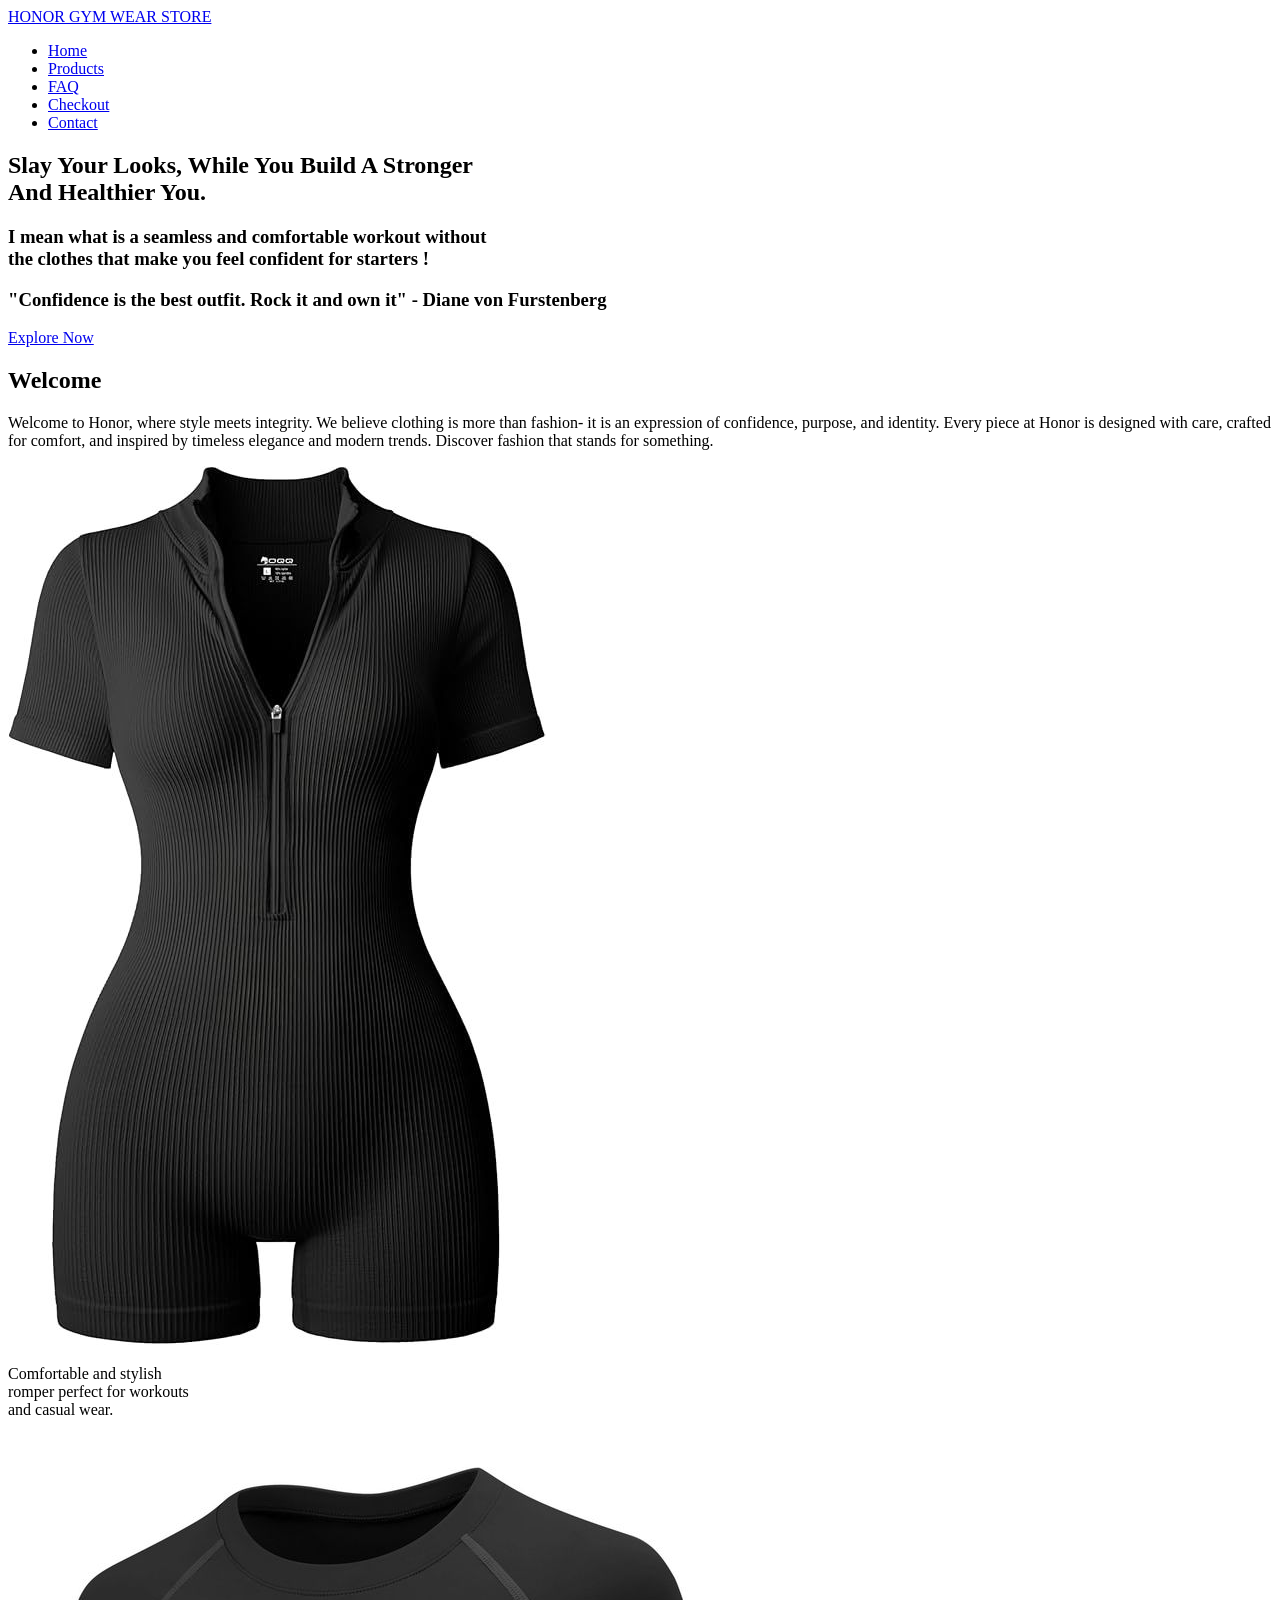
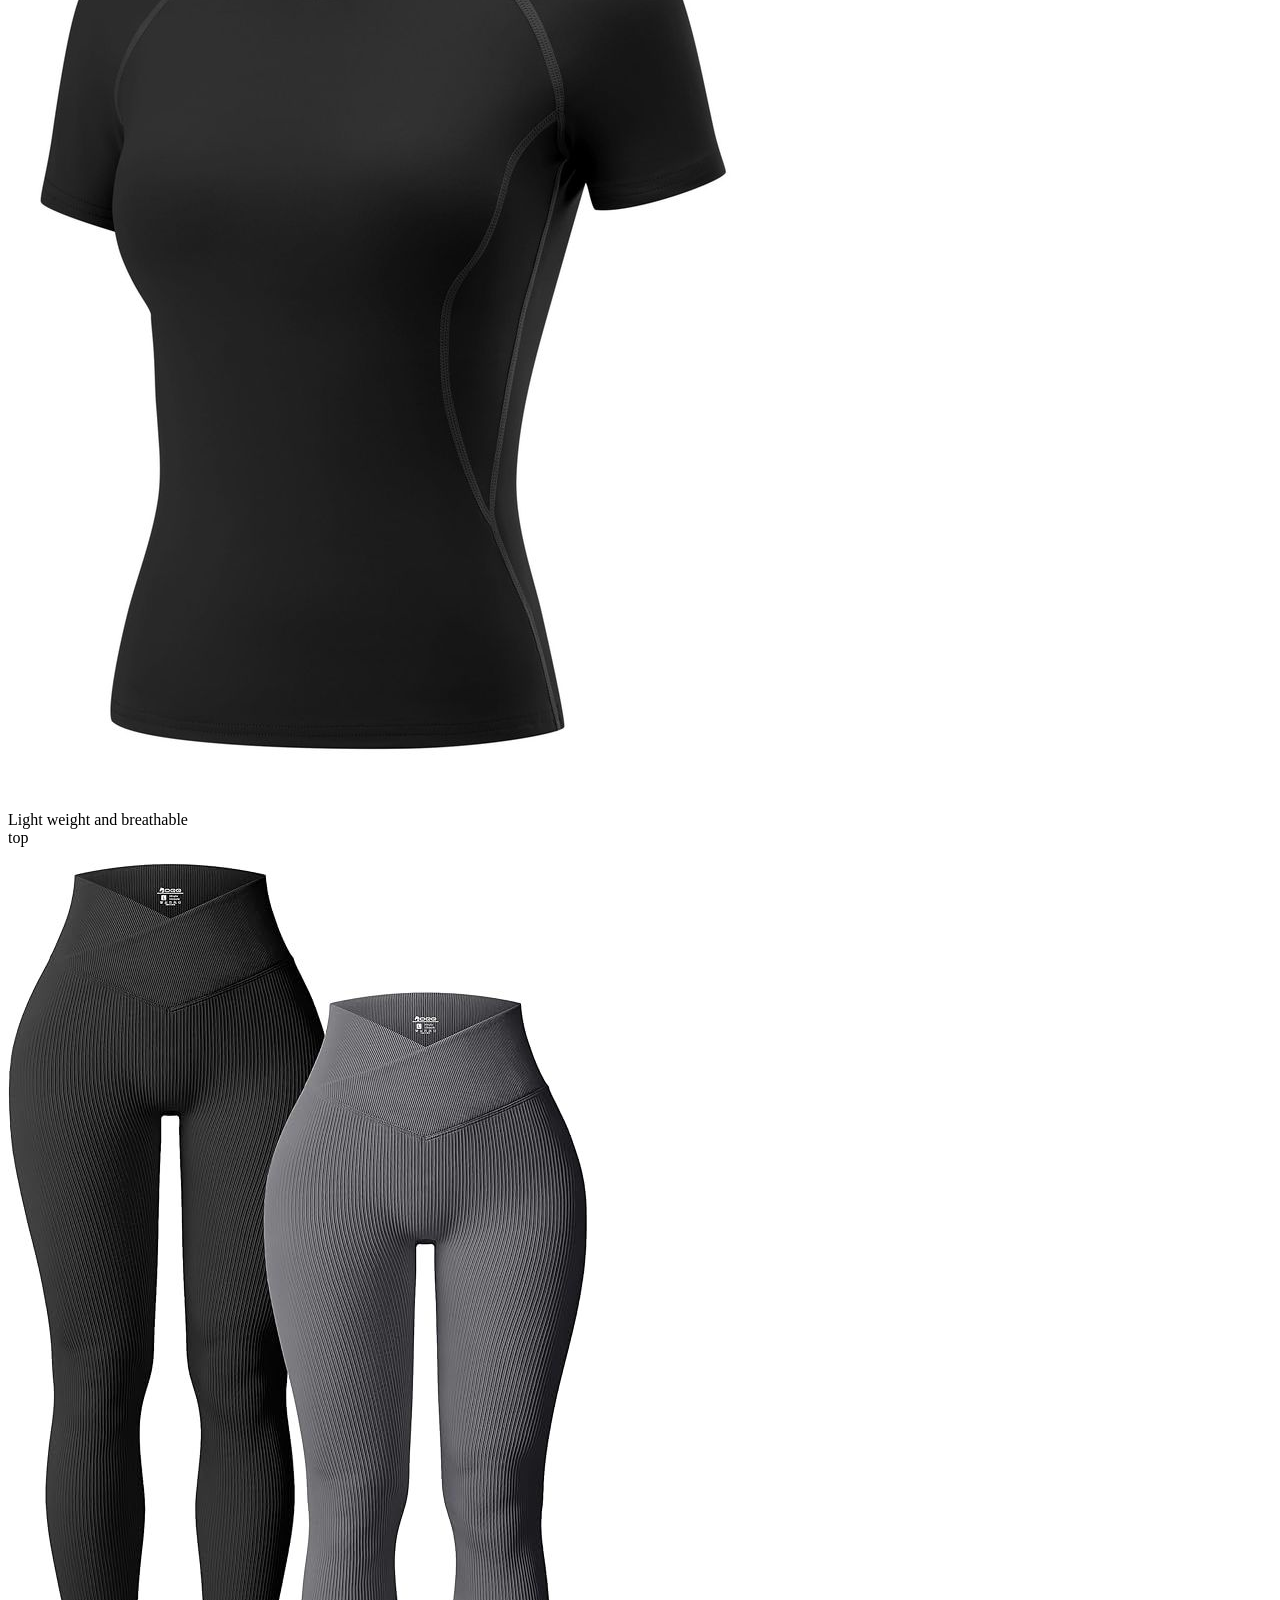
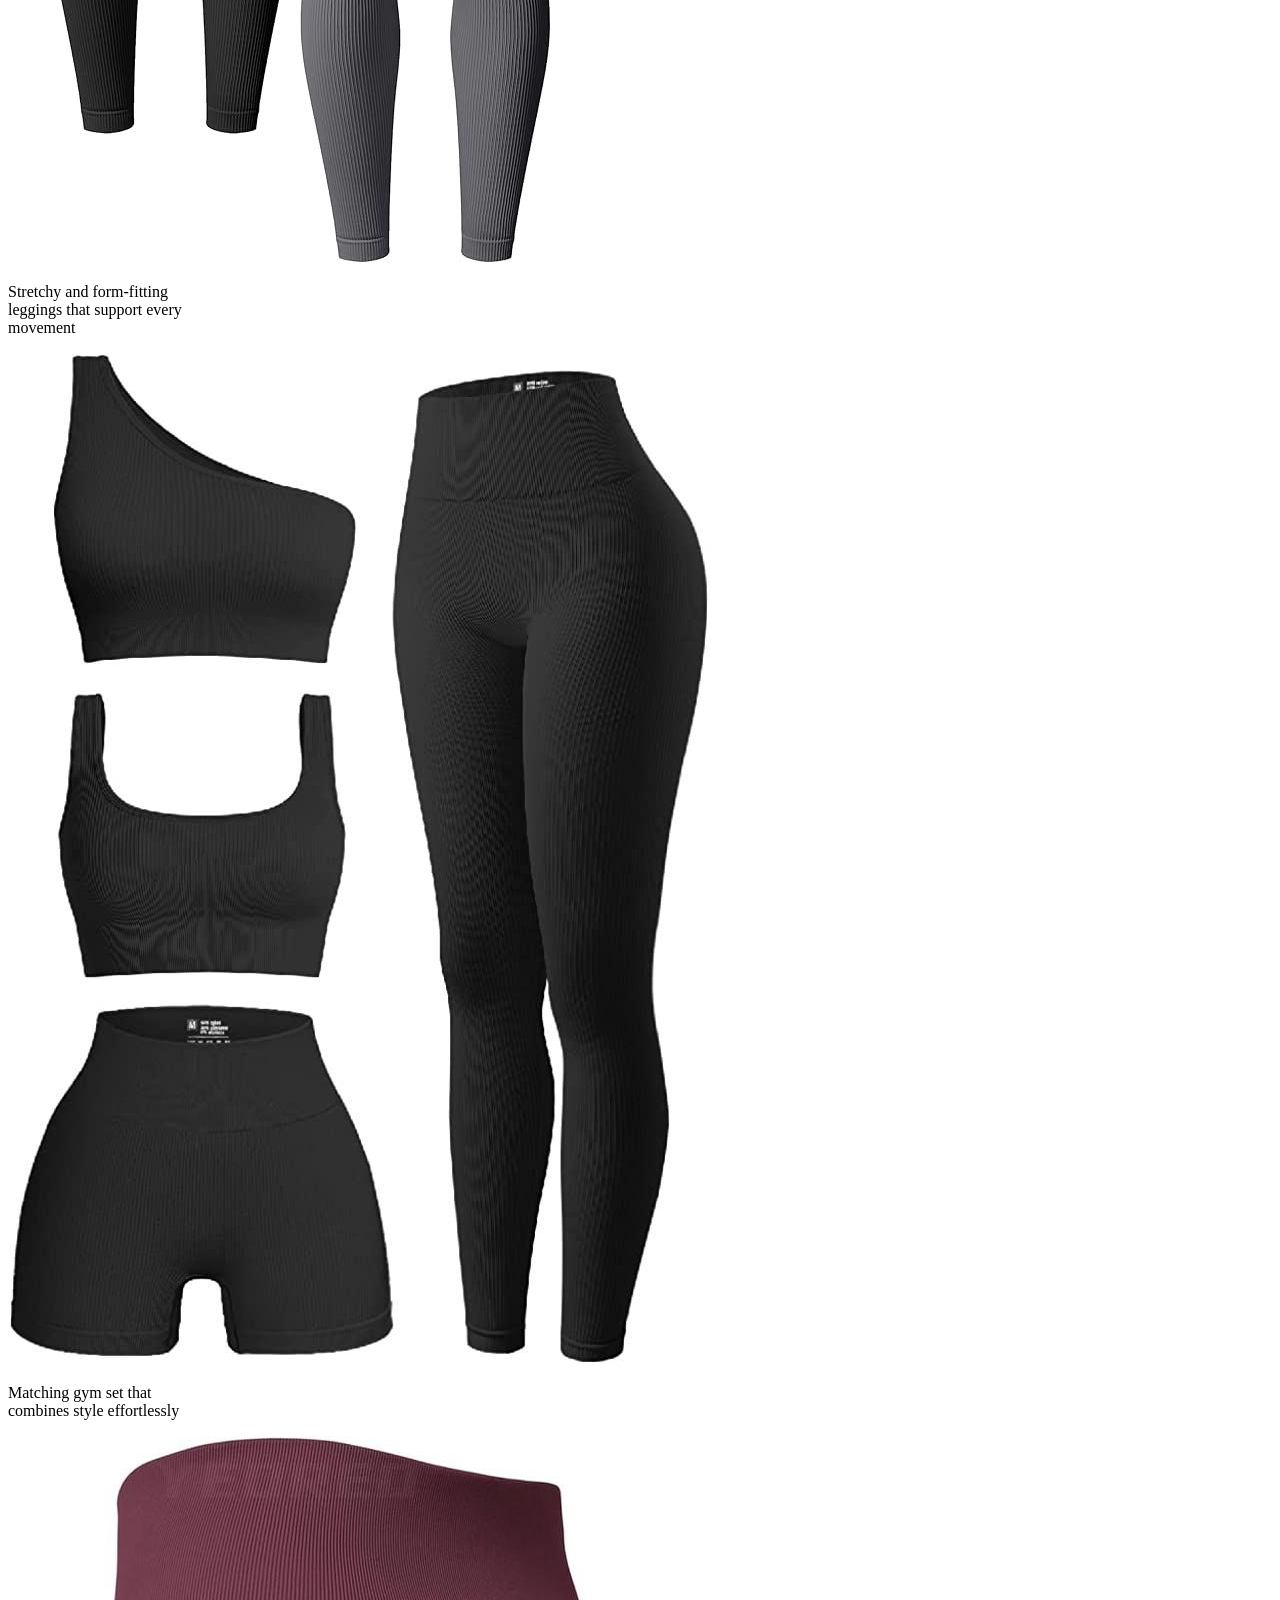
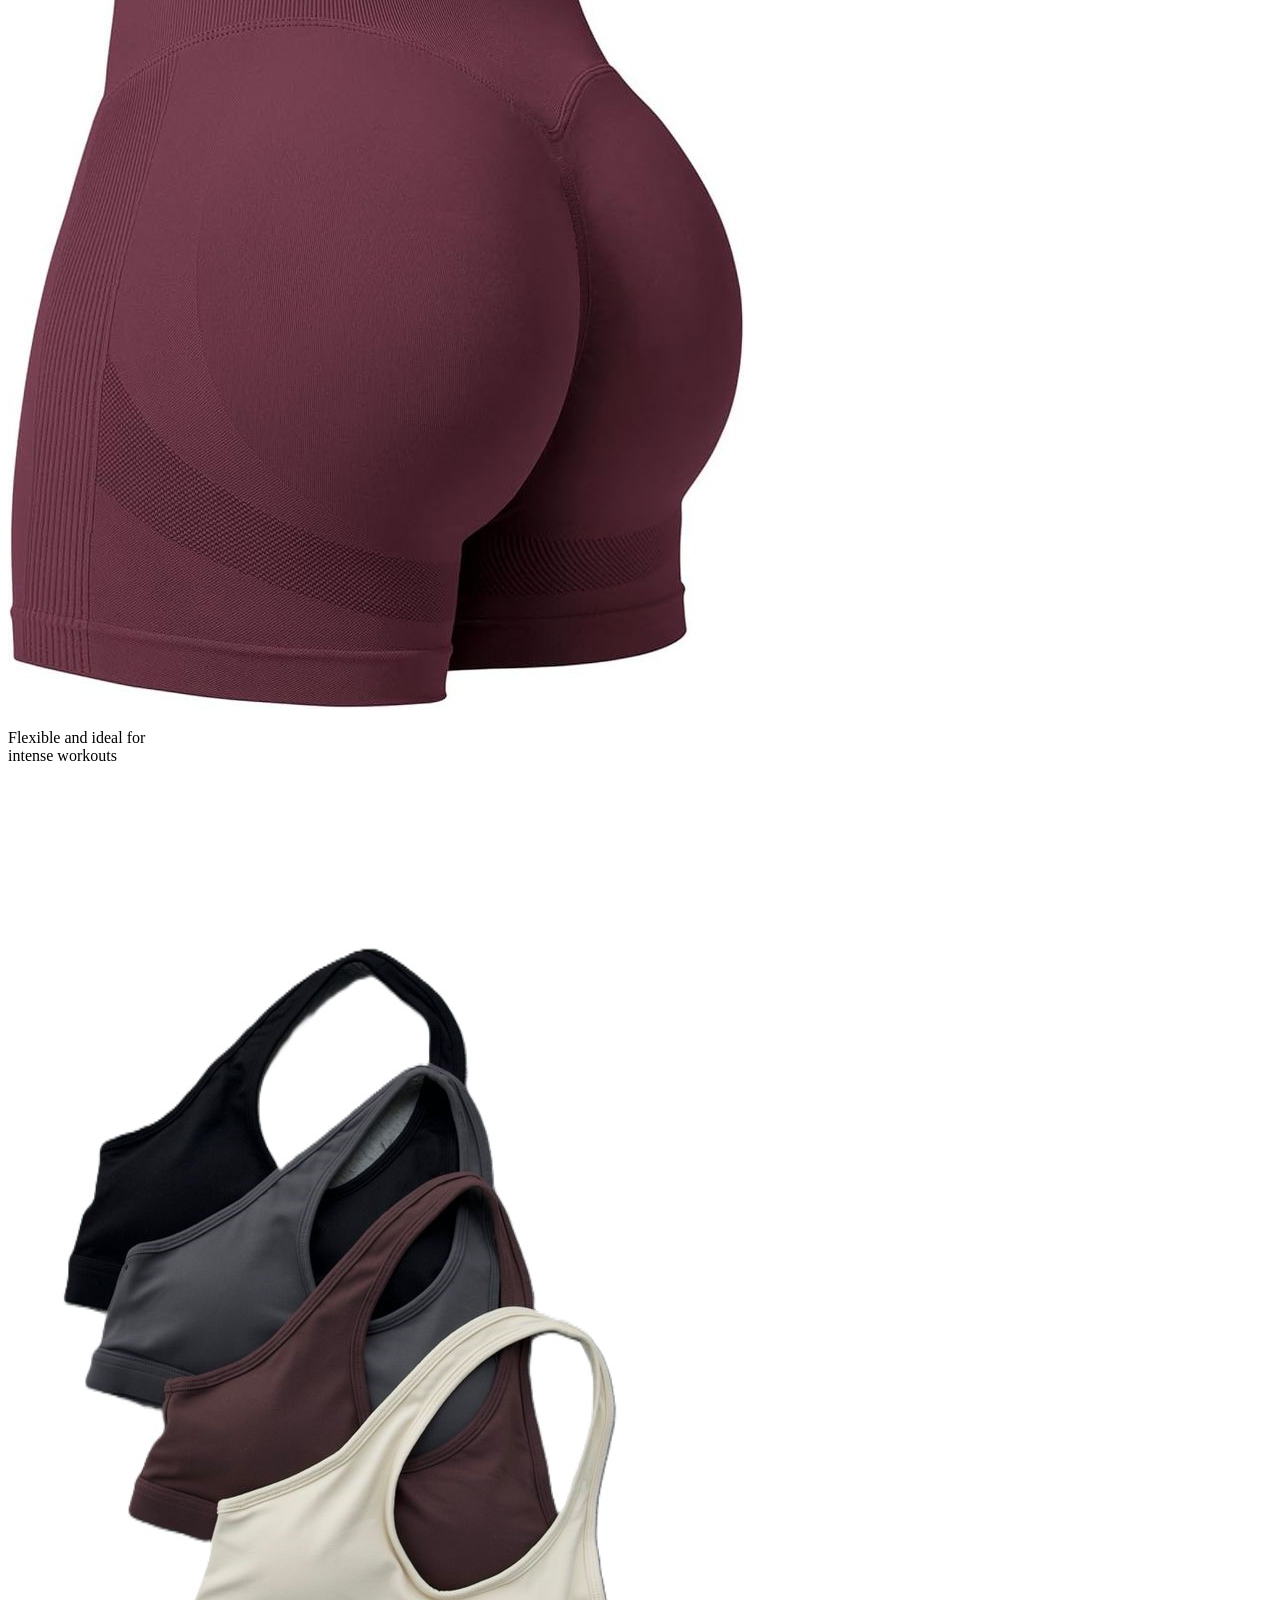
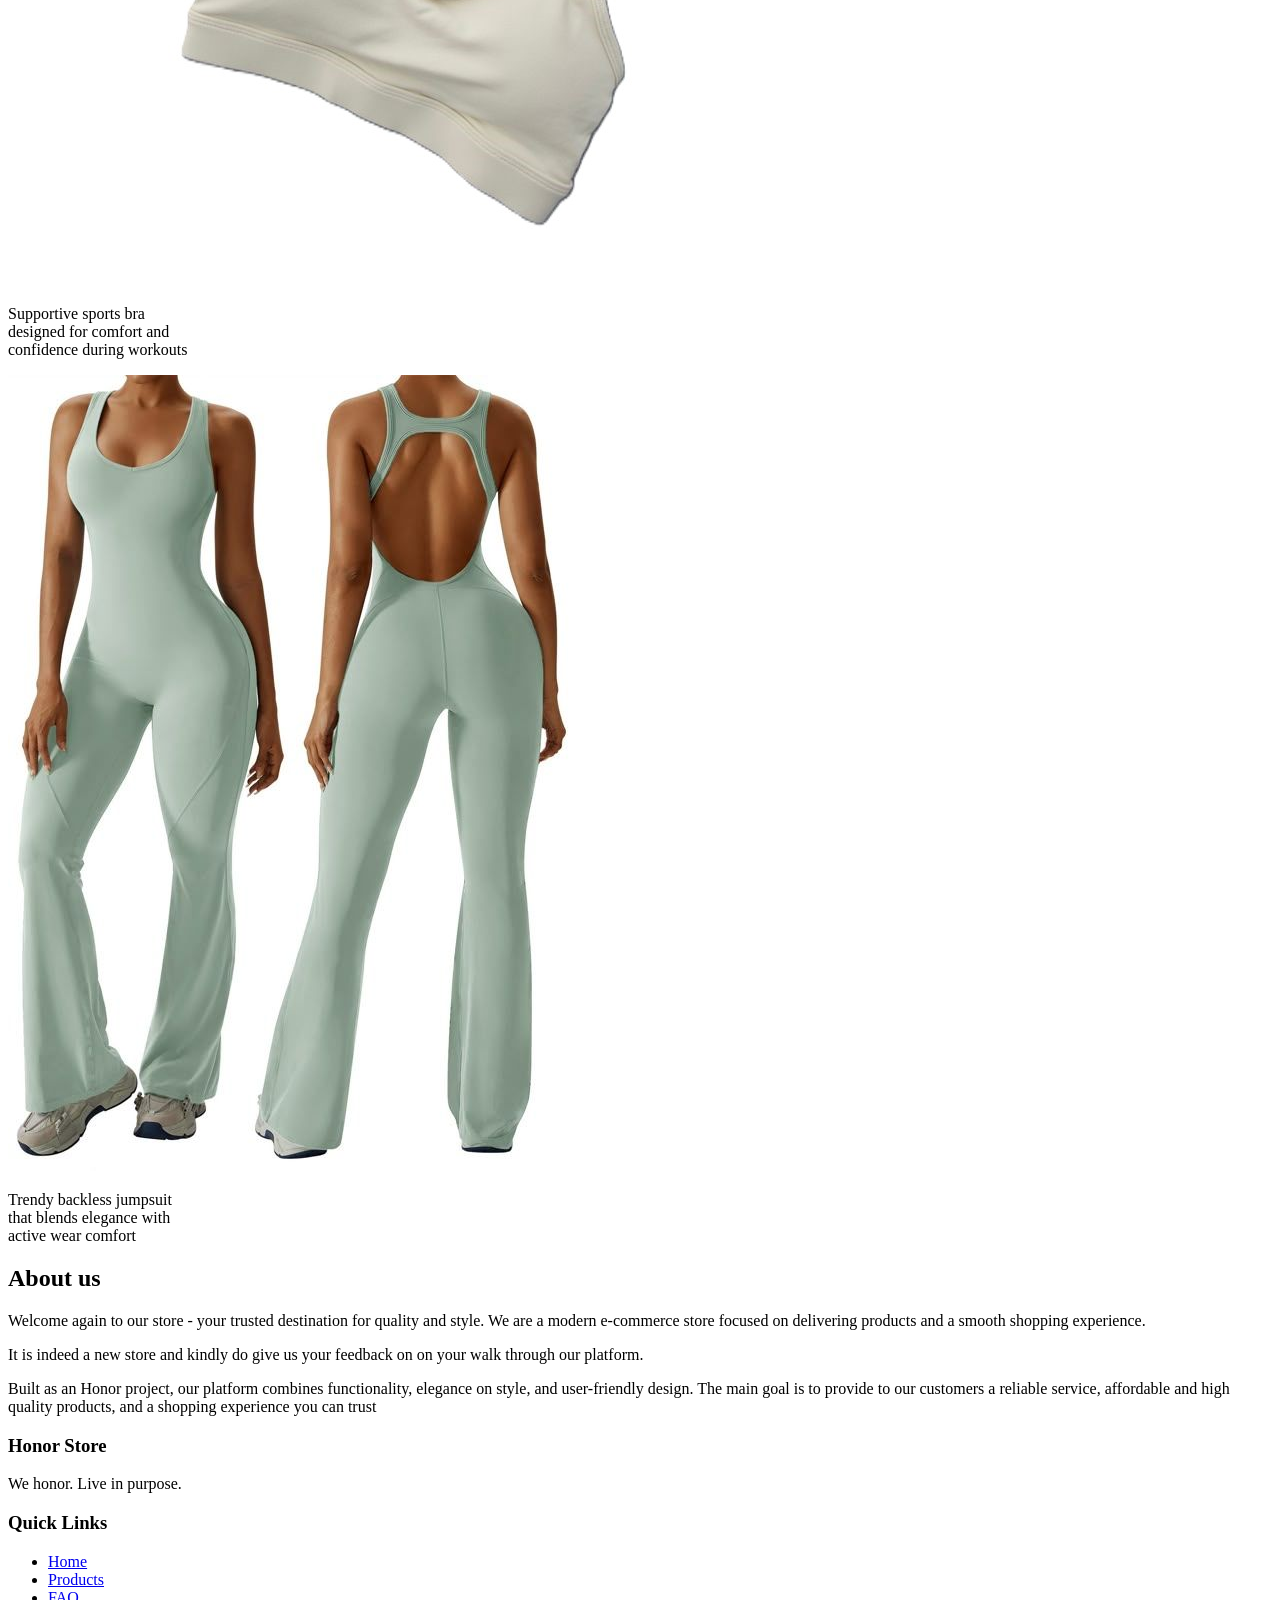
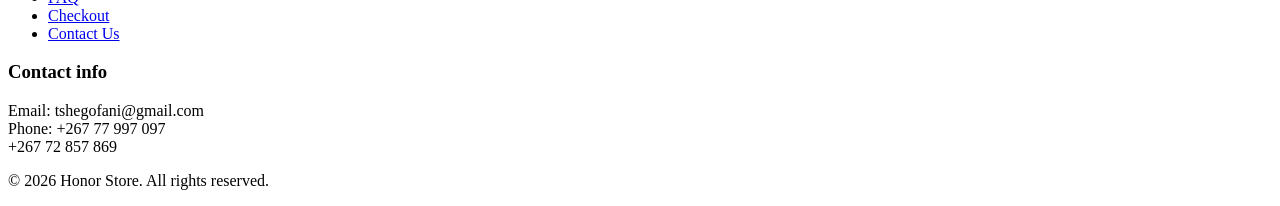
==== index.html @ 6f94d147 "Add files via upload" ====
<!DOCTYPE html>
<html lang="en">
<head>
    <meta charset="UTF-8">
    <meta name="viewport" content="width=device-width, initial-scale=1.0">
    <title>Honor Store</title>
    <link rel="stylesheet" href="css/style1.css">

</head>
<body>
    <header>
        <nav class="navbar">
            <a href="#" class="logo">HONOR GYM WEAR STORE</a>
            <div class="nav-links">
            <ul>
                <li class="active"><a href="index.html"> Home</a></li>
                <li><a href="products.html"> Products</a></li>
                <li><a href="FAQ.html"> FAQ</a></li>
                <li><a href="checkout.html"> Checkout</a></li>
                <li><a href="contact.html"> Contact</a></li>
            </ul>
            </div>
        </nav>  
    </header>

    <section class="gesture">
         <div class="gesture1">
            <h2>Slay Your Looks, While You Build A Stronger <br> And Healthier You.</h2>
            <h3>I mean what is a seamless and comfortable workout without <br> the clothes that make you feel confident for starters !</h3>
            <h3>"Confidence is the best outfit. Rock it and own it" - Diane von Furstenberg</h3>
        </div>
        
        <div class="wrapper">
            <a href="products.html" class="btn">Explore Now</a>
        </div>
    </section>
 
    <section class="Welcome">
            <h2>Welcome</h2>
            <p>Welcome to Honor, where style meets integrity. We believe clothing is more than fashion-
               it is an expression of confidence, purpose, and identity. Every piece at Honor is designed 
               with care, crafted for comfort, and inspired by timeless elegance and modern trends.
               Discover fashion that stands for something.</p>
    </section>

    
    <section class="products-section">
     <div class="products-grid">
        <div class="product-card">
            <a target="_blank" href="images/romper.jpg">
            <img src="images/romper.jpg" alt="Romper" >
            </a>
            <p>Comfortable and stylish <br> romper perfect for workouts <br> and casual wear.</p>
        </div>

        <div class="product-card">
            <a target="_blank" href="images/tops.jpg">
            <img src="images/tops.jpg" alt="Top">
            </a>
            <p>Light weight and breathable <br> top</p>
        </div>

        <div class="product-card">
            <a target="_blank" href="images/leggings.jpg">
            <img src="images/leggings.jpg" alt="Leggings">
            </a>
            <p>Stretchy and form-fitting <br> leggings that support every <br> movement </p>
        </div>
                
        <div class="product-card">
            <a target="_blank" href="images/gymset.jpg">
            <img src="images/gymset.jpg" alt="Gym set">
            </a>
            <p>Matching gym set that <br> combines style effortlessly</p>
        </div>
            
        <div class="product-card">
            <a target="_blank" href="images/shorts.jpg">
            <img src="images/shorts.jpg" alt="Shorts">
            </a>
            <p>Flexible and ideal for <br> intense workouts</p>
        </div>
        
        <div class="product-card">
            <a target="_blank" href="images/bra.jpg">
            <img src="images/bra.jpg" alt="Sports bra">
            </a>
            <p>Supportive sports bra <br> designed for comfort and <br> confidence during workouts</p>
        </div>

        <div class="product-card">
            <a target="_blank" href="images/jumpsuit.jpg">
            <img src="images/jumpsuit.jpg" alt="Backless Jumpsuit">
            </a>
            <p>Trendy backless jumpsuit <br> that blends elegance with <br> active wear comfort</p> 
        </div>
     </div>
    </section>

    <section class="about-us">
        <h2>About us</h2>
        
        <p>Welcome again to our store - your trusted destination for quality
        and style. We are a modern e-commerce store focused on 
        delivering products and a smooth shopping experience.</p> 

        <p>It is indeed a new store and kindly do give us your feedback on 
        on your walk through our platform.</p>

        <p>Built as an Honor project, our platform combines functionality,
        elegance on style, and user-friendly design. The main goal is to 
        provide to our customers a reliable service, affordable and
        high quality products, and a shopping experience you can trust</p>
    </section>

    <footer class="footer">
        <div class="footer-container">
            <div class="footer-section">
               <h3>Honor Store</h3>
               <p> We honor. Live in purpose.</p>
            </div>

            <div class="footer-section">
              <div class="links"> 
               <h3>Quick Links</h3>
                <ul>
                  <li><a href="index.html">Home</a></li>
                  <li><a href="products.html">Products</a></li>
                  <li><a href="FAQ.html">FAQ</a></li>
                  <li><a href="checkout.html">Checkout</a></li>
                  <li><a href="contact.html">Contact Us</a></li>
                </ul>
              </div>  
            </div>
            
            <div class="footer-section">
                <div class="contact">
                    <h3>Contact info</h3>
                    <p>Email: tshegofani@gmail.com<br>
                    Phone: +267 77 997 097<br>
                    +267 72 857 869</p>
                </div>

            </div>

        </div>

        <div class="footer-bottom">
            <p>&copy; 2026 Honor Store. All rights reserved.</p>
        </div>
    </footer>
  <script>
    const menuHamburger = document.querySelector(".menu-hamburger")
        const navLinks = document.querySelector(".nav-links")
 
        menuHamburger.addEventListener('click',()=>{
        navLinks.classList.toggle('active')
        })
  </script> 
</body>

</html>
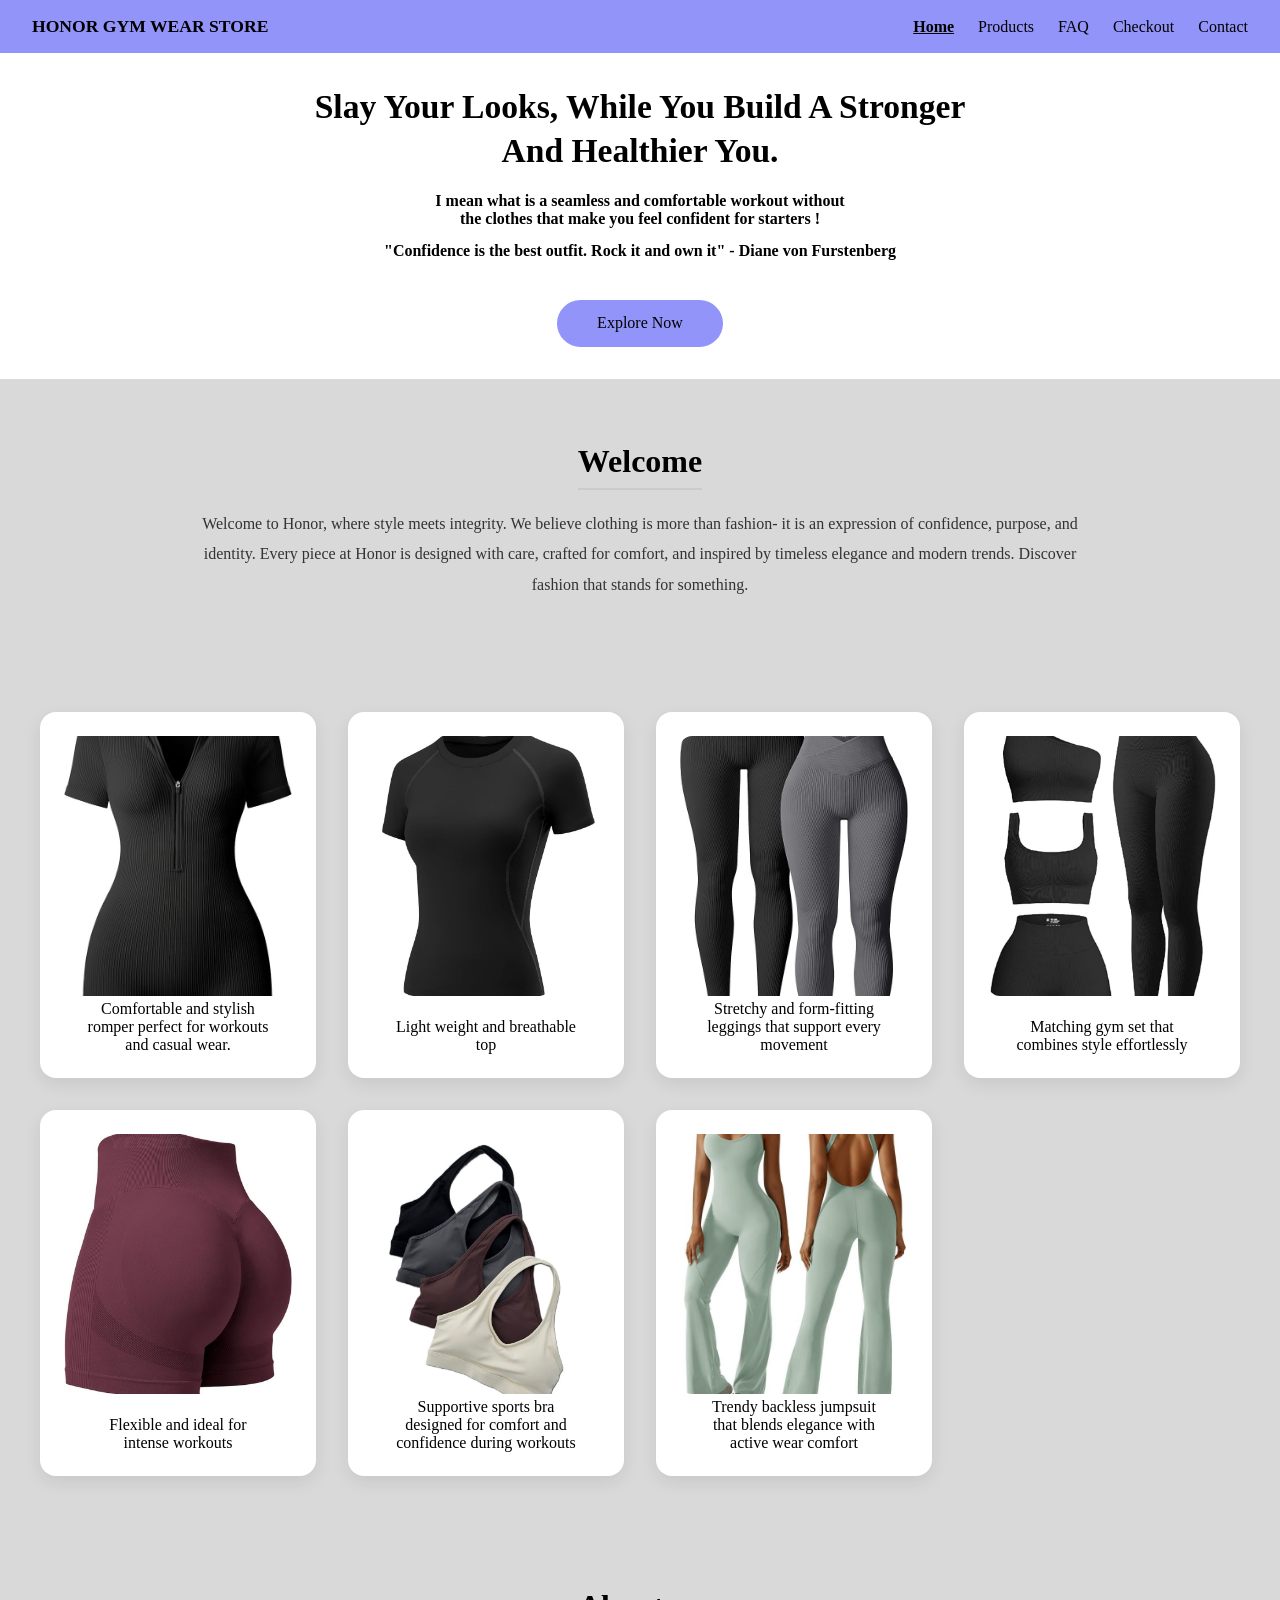
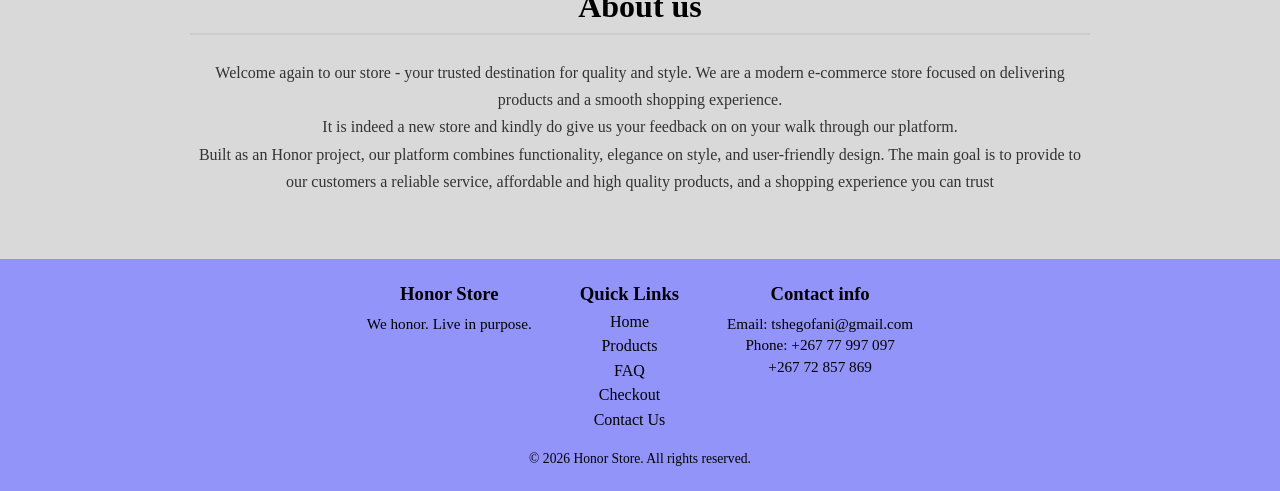
==== commit 18565e41: "index.html" ====
--- a/index.html
+++ b/index.html
@@ -4,7 +4,7 @@
     <meta charset="UTF-8">
     <meta name="viewport" content="width=device-width, initial-scale=1.0">
     <title>Honor Store</title>
-    <link rel="stylesheet" href="css/style1.css">
+    <link rel="stylesheet" href="style1.css">
 
 </head>
 <body>
@@ -159,4 +159,4 @@
   </script> 
 </body>
 
-</html>+</html>
--- a/style1.css
+++ b/style1.css
@@ -0,0 +1,896 @@
+* {
+    margin: 0;
+    padding: 0;
+    box-sizing: border-box;
+    text-decoration: none;
+    list-style: none;
+}
+
+body {
+    margin: 0;
+    padding: 0;
+    font-family: 'Times New Roman', Times, serif;
+}
+
+header { 
+    width: 100%;
+    height: auto; 
+    margin-bottom: 0;
+}
+
+
+.navbar {
+    display: flex;
+    justify-content: space-between;
+    align-items: center;
+    background:#9394fa;
+    padding: 1rem 2rem;
+}
+
+.navbar .logo {
+    text-decoration: none;
+    color: #000;
+    font-weight: bold;
+    font-size: 1.1rem;
+}
+
+.nav-links ul {
+    display: flex;
+    gap: 1.5rem;
+    list-style: none;
+}
+
+.nav-links ul li a {
+    text-decoration: none;
+    color: #000;
+    font-weight: 500;
+    transition: all 0.3s ease;
+}
+
+.nav-links ul li.active a {
+    font-weight: 600;
+    text-decoration: underline;
+}
+
+.nav-links ul li a:hover {
+    color: #555;
+    filter: blur(0.5px);
+}
+
+@media (max-width: 768px) {
+    .navbar {
+        flex-direction: column;
+        gap: 1rem;
+        text-align: center;
+    }
+
+    .nav-links ul {
+        flex-wrap: wrap;
+        justify-content: center;
+        gap: 1rem;
+    }
+}
+
+@media (max-width: 480px) {
+    .nav-links ul {
+        flex-direction: column;
+    }
+}
+
+
+.gesture {
+    margin-bottom: 0;
+    position: relative;
+    padding: 2rem 2rem;
+    text-align: center;
+    background-image: url("Images/backgroundimg1.jpg");
+    background-size: cover;
+    background-position: center;
+    background-repeat: no-repeat;
+    background-attachment: fixed;
+}
+
+.gesture::before {
+    content: "";
+    position: absolute;
+    inset: 0;
+    background: rgba(255, 255, 255, 0.75);
+    z-index: 0;
+}
+
+.gesture1,
+.wrapper {
+    position: relative;
+    z-index: 1;
+}
+
+.gesture1 h2 {
+    color: #000;
+    font-size: 2.1rem;
+    line-height: 1.3;
+    margin-bottom: 1.2rem;
+}
+
+.gesture1 h3 {
+    color: #000;
+    font-size: 1rem;
+    margin-bottom: 0.9rem;
+}
+
+
+.wrapper {
+    margin-top: 2.5rem;
+    display: flex;
+    justify-content: center;
+}
+
+.btn {
+    background: #9394fa;
+    color: #000;
+    border: none;
+    padding: 0.9rem 2.5rem;
+    border-radius: 30px;
+    font-size: 1rem;
+    cursor: pointer;
+    transition: all 0.3s ease;
+
+    
+    animation: bounce 2s infinite;
+}
+
+
+.btn:hover {
+    background: #ffffff;
+    filter: blur(0.6px);
+}
+
+
+@keyframes bounce {
+    0%, 20%, 50%, 80%, 100% {
+        transform: translateY(0);
+    }
+    40% {
+        transform: translateY(-6px);
+    }
+    60% {
+        transform: translateY(-3px);
+    }
+}
+
+
+@media (max-width: 768px) {
+    .gesture1 h2 {
+        font-size: 1.7rem;
+    }
+}
+
+@media (max-width: 480px) {
+    .gesture {
+        padding: 4rem 1.2rem;
+    }
+
+    .gesture1 h2 {
+        font-size: 1.4rem;
+    }
+
+    .btn {
+        width: 100%;
+        max-width: 280px;
+    }
+}
+
+.Welcome {
+    width: 100%;
+    background: #d9d9d9;       
+    padding: 4rem 2rem;
+}
+
+.Welcome h2 {
+    font-size: 2rem;
+    color: #000;
+    border-bottom: 2px solid #ccc;
+    padding-bottom: 0.5rem;
+    margin-bottom: 1.5rem;
+    
+    text-align: center;
+    margin-left: auto;
+    margin-right: auto;
+    width: fit-content;
+
+}
+
+.Welcome p {
+    max-width: 900px;
+    margin-left: auto;
+    margin-right: auto;
+    text-align: center;
+}
+
+
+.Welcome h2 {
+    font-size: 2rem;
+    color: #000;
+    margin-bottom: 1.2rem;
+    border-bottom: 2px solid #ccc;
+    padding-bottom: 0.5rem;
+}
+
+
+.Welcome p {
+    font-size: 1rem;
+    line-height: 1.9;
+    color: #333;
+}
+
+
+.about-us {
+    width: 100%;
+    background: #f2f2f2;         
+    padding: 4rem 2rem;
+}
+
+.about-us h2,
+.about-us p {
+    max-width: 1000px;
+    margin-left: auto;
+    margin-right: auto;
+    text-align: left;
+}
+
+.about-us h2 {
+    font-size: 2rem;
+    color: #000;
+    margin-bottom: 1.5rem;
+    border-bottom: 2px solid #ccc;
+    padding-bottom: 0.5rem;
+}
+
+.about-us p {
+    font-size: 1rem;
+    line-height: 1.7;
+    color: #333;
+}
+
+@media (max-width: 768px) {
+    .about-us h2 {
+        font-size: 1.6rem;
+        text-align: center;
+    }
+
+    .about-us p {
+        text-align: center;
+        font-size: 0.95rem;
+    }
+}
+
+
+
+.products-section {
+    background: #d9d9d9;
+    padding: 3rem 2rem;
+}
+
+.products-grid {
+    display: grid;
+    grid-template-columns: repeat(auto-fit, minmax(240px, 1fr));
+    gap: 2rem;
+    max-width: 1200px;
+    margin: 0 auto;
+}
+
+.product-card {
+    background: #ffffff;
+    padding: 1.5rem;
+    border-radius: 16px;
+    text-align: center;
+
+    display: flex;
+    flex-direction: column;
+    justify-content: space-between;
+
+    box-shadow: 0 6px 18px rgba(0,0,0,0.08);
+}
+
+
+.product-card img {
+    width: 100%;
+    height: 260px;         
+    object-fit: cover;     
+    border-radius: 12px;
+}
+
+.product-card,
+.products > div,
+.row1 > div,
+.row2 > div {
+    transition: transform 0.3s ease, box-shadow 0.3s ease;
+}
+
+.product-card:hover,
+.products > div:hover,
+.row1 > div:hover,
+.row2 > div:hover {
+    transform: translateY(-8px);
+    box-shadow: 0 12px 30px rgba(0, 0, 0, 0.15);
+}
+
+
+.products-grid {
+    display: grid;
+    grid-template-columns: repeat(auto-fit, minmax(240px, 1fr));
+    gap: 2rem;
+}
+
+@media (max-width: 600px) {
+    .product-card img {
+        height: 220px;
+    }
+}
+
+
+.about-us {
+    width: 100%;
+    height: 100%;
+    background: #d9d9d9;  
+    margin-bottom: 0;      
+}
+
+
+.about-us h2,
+.about-us p {
+    max-width: 900px;
+    margin-left: auto;
+    margin-right: auto;
+}
+
+
+.about-us h2 {
+    font-size: 2rem;              
+    color: #000;
+    text-align: center;
+    margin-bottom: 1.5rem;
+}
+
+
+.about-us p {
+    font-size: 1rem;
+    line-height: 1.7;
+    color: #333;
+    text-align: center;           
+}
+
+.products-marquee-section {
+    width: 100%;
+    background: #d9d9d9; 
+}
+
+.products-marquee-container {
+    background: #ffffff;
+    border-radius: 20px;
+    padding: 2rem 0;
+    overflow: hidden; 
+    max-width: 100%;
+}
+
+.products-marquee-track {
+    display: flex;
+    gap: 3rem;
+
+    width: max-content;
+    animation: scroll-left 30s linear infinite;
+}
+
+.products-marquee-track img {
+    height: 260px;
+    object-fit: contain;
+    flex-shrink: 0;
+
+    transition: transform 0.3s ease;
+}
+
+
+.products-marquee-track img:hover {
+    transform: scale(1.05);
+}
+
+@keyframes scroll-left {
+    from {
+        transform: translateX(0);
+    }
+    to {
+        transform: translateX(-50%);
+    }
+}
+
+
+.products190 {
+    background: #d9d9d9;
+    margin-bottom: -40px;
+}
+
+section > h2 {
+    text-align: center;
+    font-size: 2rem;
+    margin-bottom: 2rem;
+    background: #d9d9d9;
+}
+
+
+.row1,
+.row2 {
+    display: grid;
+    grid-template-columns: repeat(4, 1fr);
+    gap: 2rem;
+    max-width: 1200px;
+    margin: 0 auto 2.5rem;
+}
+
+
+.row1 > div,
+.row2 > div {
+    background: #f2f2f2;             
+    padding: 1.5rem;
+    border-radius: 16px;
+    text-align: center;
+
+    display: flex;
+    flex-direction: column;
+    justify-content: space-between;
+
+    box-shadow: 0 6px 18px rgba(0,0,0,0.08);
+    transition: transform 0.3s ease, box-shadow 0.3s ease;
+}
+
+
+.row1 > div:hover,
+.row2 > div:hover {
+    transform: translateY(-8px);
+    box-shadow: 0 12px 30px rgba(0,0,0,0.15);
+}
+
+
+
+.row1 img,
+.row2 img {
+    width: 100%;
+    height: 220px;
+    object-fit: cover;
+    border-radius: 12px;
+    margin-bottom: 1rem;
+}
+
+
+.row1 h3,
+.row2 h3 {
+    font-size: 1.1rem;
+    margin: 0.5rem 0;
+}
+
+.row1 p,
+.row2 p {
+    font-size: 0.95rem;
+    margin-bottom: 1rem;
+}
+
+
+.row1 button,
+.row2 button {
+    background: #9394fa;
+    color: #000;
+    border: none;
+    padding: 0.6rem 1.5rem;
+    border-radius: 20px;
+    cursor: pointer;
+    transition: all 0.3s ease;
+}
+
+.row1 button:hover,
+.row2 button:hover {
+    background: #ffffff;
+    filter: blur(0.5px);
+}
+
+
+.row2 {
+    grid-template-columns: repeat(4, 1fr);
+}
+
+.row2 > div:nth-child(1) { grid-column: 1; }
+.row2 > div:nth-child(2) { grid-column: 2; }
+.row2 > div:nth-child(3) { grid-column: 3; }
+
+@media (max-width: 1024px) {
+    .row1,
+    .row2 {
+        grid-template-columns: repeat(2, 1fr);
+    }
+
+    .row2 > div {
+        grid-column: auto;
+    }
+}
+
+@media (max-width: 600px) {
+    .row1,
+    .row2 {
+        grid-template-columns: 1fr;
+    }
+}
+
+
+.faq-section {
+    width: 100%;
+    background: #d9d9d9; 
+    padding: 4rem 2rem;
+    text-align: center;
+}
+
+
+.faq-container {
+    max-width: 900px;
+    margin: 0 auto 3rem;
+}
+
+.faq-item {
+    background: #ffffff;
+    padding: 1.2rem;
+    border-radius: 12px;
+    margin-bottom: 1rem;
+    text-align: left;
+}
+
+.faq-item p {
+    margin-top: 0.5rem;
+    color: #333;
+}
+
+
+.honor-agent {
+    max-width: 700px;
+    margin: 0 auto;
+    background: #f2f2f2;
+    padding: 2rem;
+    border-radius: 16px;
+}
+
+.honor-agent h3 {
+    margin-bottom: 0.5rem;
+}
+
+.agent-subtitle {
+    font-size: 0.95rem;
+    color: #555;
+    margin-bottom: 1.5rem;
+}
+
+
+.chat-box {
+    background: #ffffff;
+    border-radius: 12px;
+    padding: 1rem;
+    height: 220px;
+    overflow-y: auto;
+    text-align: left;
+    margin-bottom: 1rem;
+}
+
+
+.agent-message,
+.user-message {
+    padding: 0.6rem 0.8rem;
+    border-radius: 8px;
+    margin-bottom: 0.6rem;
+    line-height: 1.4;
+}
+
+.agent-message {
+    background: #e6e6fa;
+}
+
+.user-message {
+    background: #d1d1ff;
+    text-align: right;
+}
+
+
+.chat-input {
+    display: flex;
+    gap: 0.5rem;
+}
+
+.chat-input input {
+    flex: 1;
+    padding: 0.6rem;
+    border-radius: 20px;
+    border: 1px solid #ccc;
+}
+
+.chat-input button {
+    padding: 0.6rem 1.2rem;
+    border-radius: 20px;
+    border: none;
+    cursor: pointer;
+    background: #9394fa;
+}
+
+
+body {
+    display: flex;
+    flex-direction: column;
+    min-height: 100vh;
+}
+
+
+   
+.checkout-section {
+    width: 100%;
+    background: #d9d9d9;              
+    padding: 4rem 2rem;
+    margin-bottom: -20px;
+
+    display: flex;
+    justify-content: center;
+    align-items: center;
+}
+
+
+.checkout-form {
+    background: #ffffff;
+    width: 100%;
+    max-width: 480px;
+    padding: 2.5rem;
+    border-radius: 18px;
+
+    box-shadow: 0 8px 25px rgba(0,0,0,0.1);
+}
+
+
+.checkout-form h2 {
+    text-align: center;
+    font-size: 2rem;
+    margin-bottom: 2rem;
+    border-bottom: 2px solid #ccc;
+    padding-bottom: 0.5rem;
+}
+
+
+.checkout-form label,
+.payment-label {
+    display: block;
+    font-weight: 500;
+    margin-bottom: 0.4rem;
+}
+
+
+.checkout-form input[type="text"],
+.checkout-form input[type="email"] {
+    width: 100%;
+    padding: 0.7rem;
+    margin-bottom: 1.4rem;
+
+    border-radius: 10px;
+    border: 1px solid #ccc;
+    font-size: 1rem;
+}
+
+
+.payment-options {
+    margin-bottom: 1.8rem;
+}
+
+.payment-options label {
+    display: block;
+    margin-bottom: 0.6rem;
+    cursor: pointer;
+}
+
+.payment-options input {
+    margin-right: 0.5rem;
+}
+
+
+.form-buttons {
+    display: flex;
+    justify-content: center;
+}
+
+.checkout-form button {
+    background: #9394fa;
+    color: #000;
+    border: none;
+
+    padding: 0.7rem 2.5rem;
+    border-radius: 25px;
+    cursor: pointer;
+
+    transition: all 0.3s ease;
+}
+
+.checkout-form button:hover {
+    background: #ffffff;
+    filter: blur(0.5px);
+}
+
+
+footer {
+    margin-top: auto;
+}
+
+
+@media (max-width: 600px) {
+    .checkout-form {
+        padding: 1.8rem;
+    }
+}
+
+
+
+body {
+    display: flex;
+    flex-direction: column;
+    min-height: 100vh;
+}
+
+
+.contact-section {
+    width: 100%;
+    background: #d9d9d9;              
+    padding: 4rem 2rem;
+
+    display: flex;
+    justify-content: center;          
+    align-items: center;           
+}
+
+
+.contact-form {
+    background: #ffffff;
+    width: 100%;
+    max-width: 480px;
+    padding: 2.5rem;
+    border-radius: 18px;
+
+    box-shadow: 0 8px 25px rgba(0,0,0,0.1);
+}
+
+
+.contact-form h2 {
+    text-align: center;
+    font-size: 2rem;
+    margin-bottom: 2rem;
+    border-bottom: 2px solid #ccc;
+    padding-bottom: 0.5rem;
+}
+
+
+.contact-form label {
+    display: block;
+    font-weight: 500;
+    margin-bottom: 0.4rem;
+}
+
+
+.contact-form input[type="text"],
+.contact-form input[type="email"],
+.contact-form textarea {
+    width: 100%;
+    padding: 0.7rem;
+    margin-bottom: 1.4rem;
+
+    border-radius: 10px;
+    border: 1px solid #ccc;
+    font-size: 1rem;
+}
+
+
+.contact-form textarea {
+    resize: vertical;
+    min-height: 120px;
+}
+
+
+.contact-form .form-buttons {
+    display: flex;
+    justify-content: space-between;
+    margin-top: 1rem;
+}
+
+.contact-form input[type="submit"],
+.contact-form input[type="reset"] {
+    background: #9394fa;
+    color: #000;
+    border: none;
+
+    padding: 0.7rem 2rem;
+    border-radius: 25px;
+    cursor: pointer;
+
+    transition: all 0.3s ease;
+}
+
+.contact-form input[type="submit"]:hover,
+.contact-form input[type="reset"]:hover {
+    background: #ffffff;
+    filter: blur(0.5px);
+}
+
+
+footer {
+    margin-top: auto;
+}
+
+
+@media (max-width: 600px) {
+    .contact-form {
+        padding: 1.8rem;
+    }
+
+    .contact-form .form-buttons {
+        flex-direction: column;
+        gap: 0.8rem;
+    }
+}
+
+
+
+.footer {
+    background: #9394fa;
+    color: #000;
+    padding: 1.5rem 1rem;
+    margin-top: 0;
+}
+
+.footer-container {
+    display: flex;
+    justify-content: center;
+    gap: 3rem;
+    flex-wrap: wrap;
+    text-align: center;
+}
+
+.footer-section h3 {
+    margin-bottom: 0.5rem;
+}
+
+.footer-section p {
+    font-size: 0.95rem;
+    line-height: 1.4;
+}
+
+.footer-section ul {
+    list-style: none;
+    padding: 0;
+}
+
+.footer-section ul li {
+    margin-bottom: 0.4rem;
+}
+
+.footer-section ul li a {
+    text-decoration: none;
+    color: #000;
+    transition: all 0.3s ease;
+}
+
+.footer-section ul li a:hover {
+    color: #555;
+    filter: blur(0.5px);
+}
+
+.footer-bottom {
+    text-align: center;
+    margin-top: 1rem;
+    font-size: 0.85rem;
+}
+
+@media (max-width: 768px) {
+    .footer-container {
+        flex-direction: column;
+        gap: 1.5rem;
+    }
+}
+
+
+
+
+
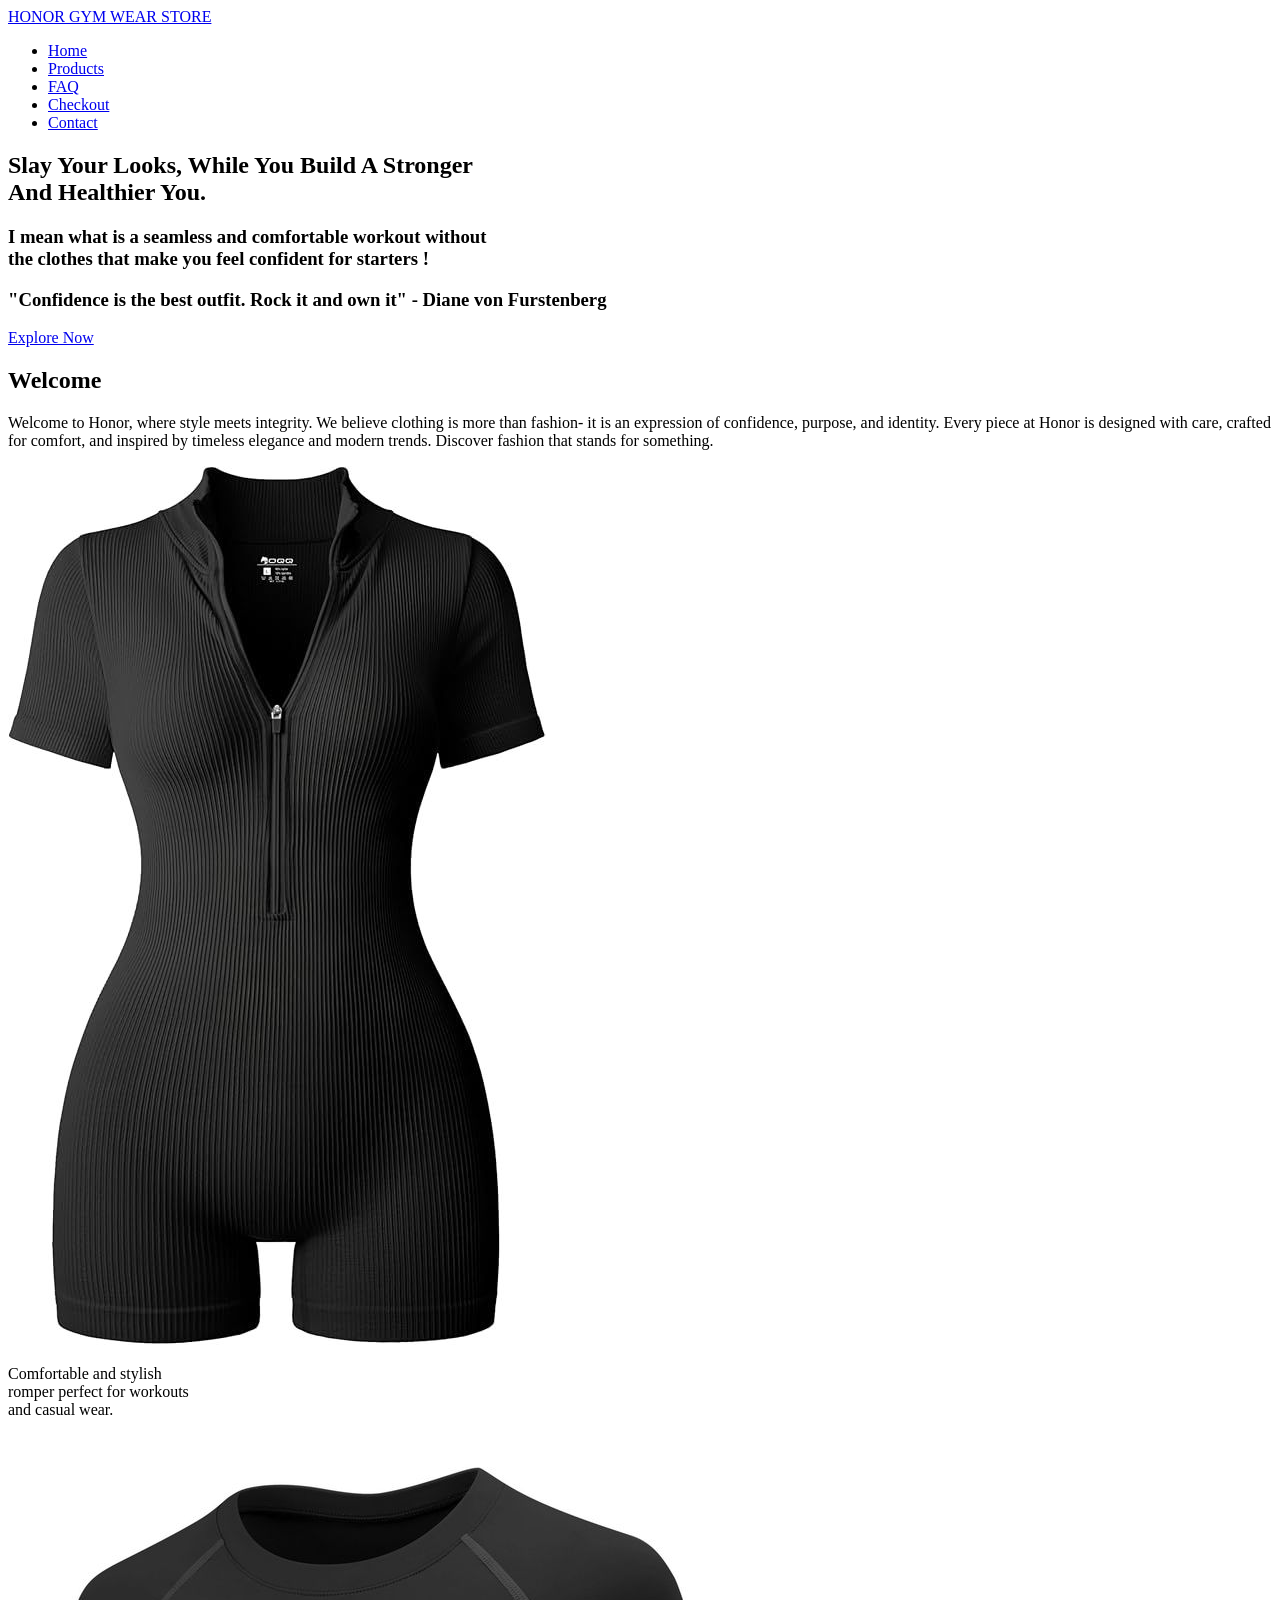
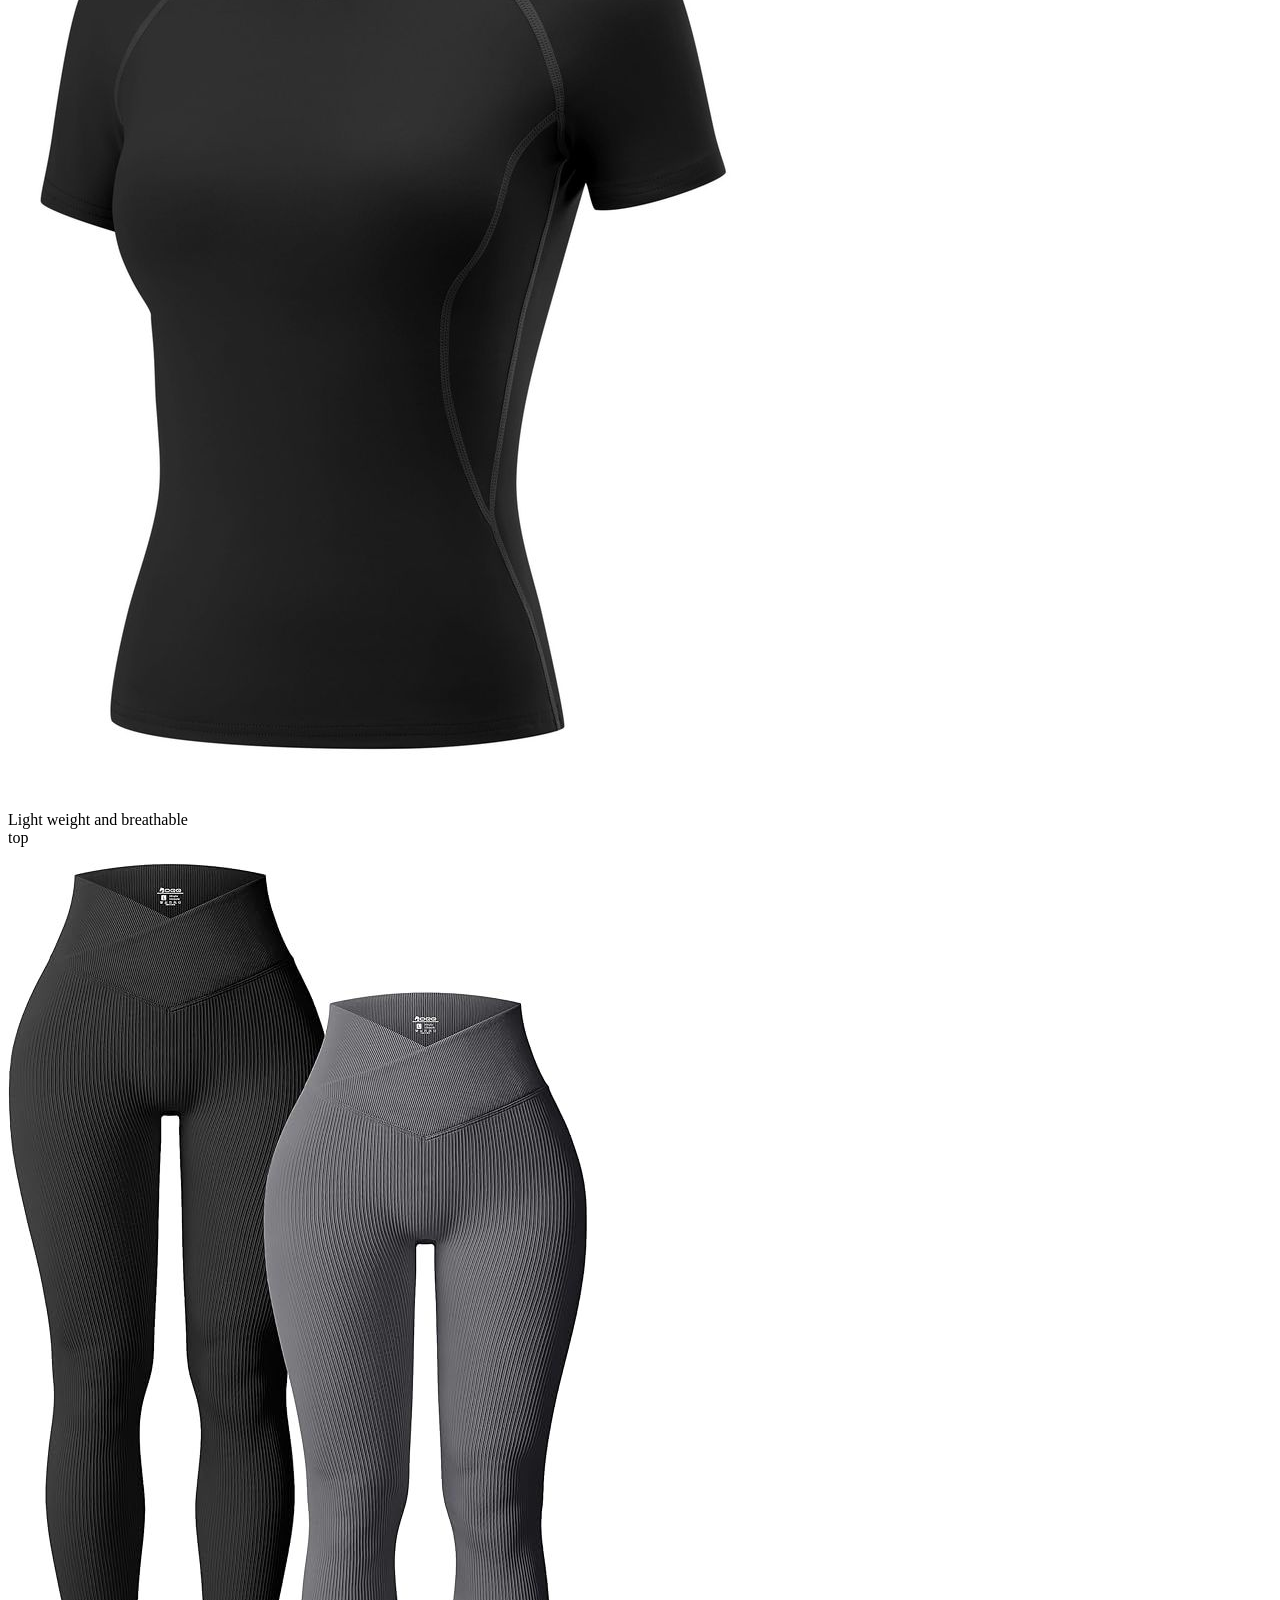
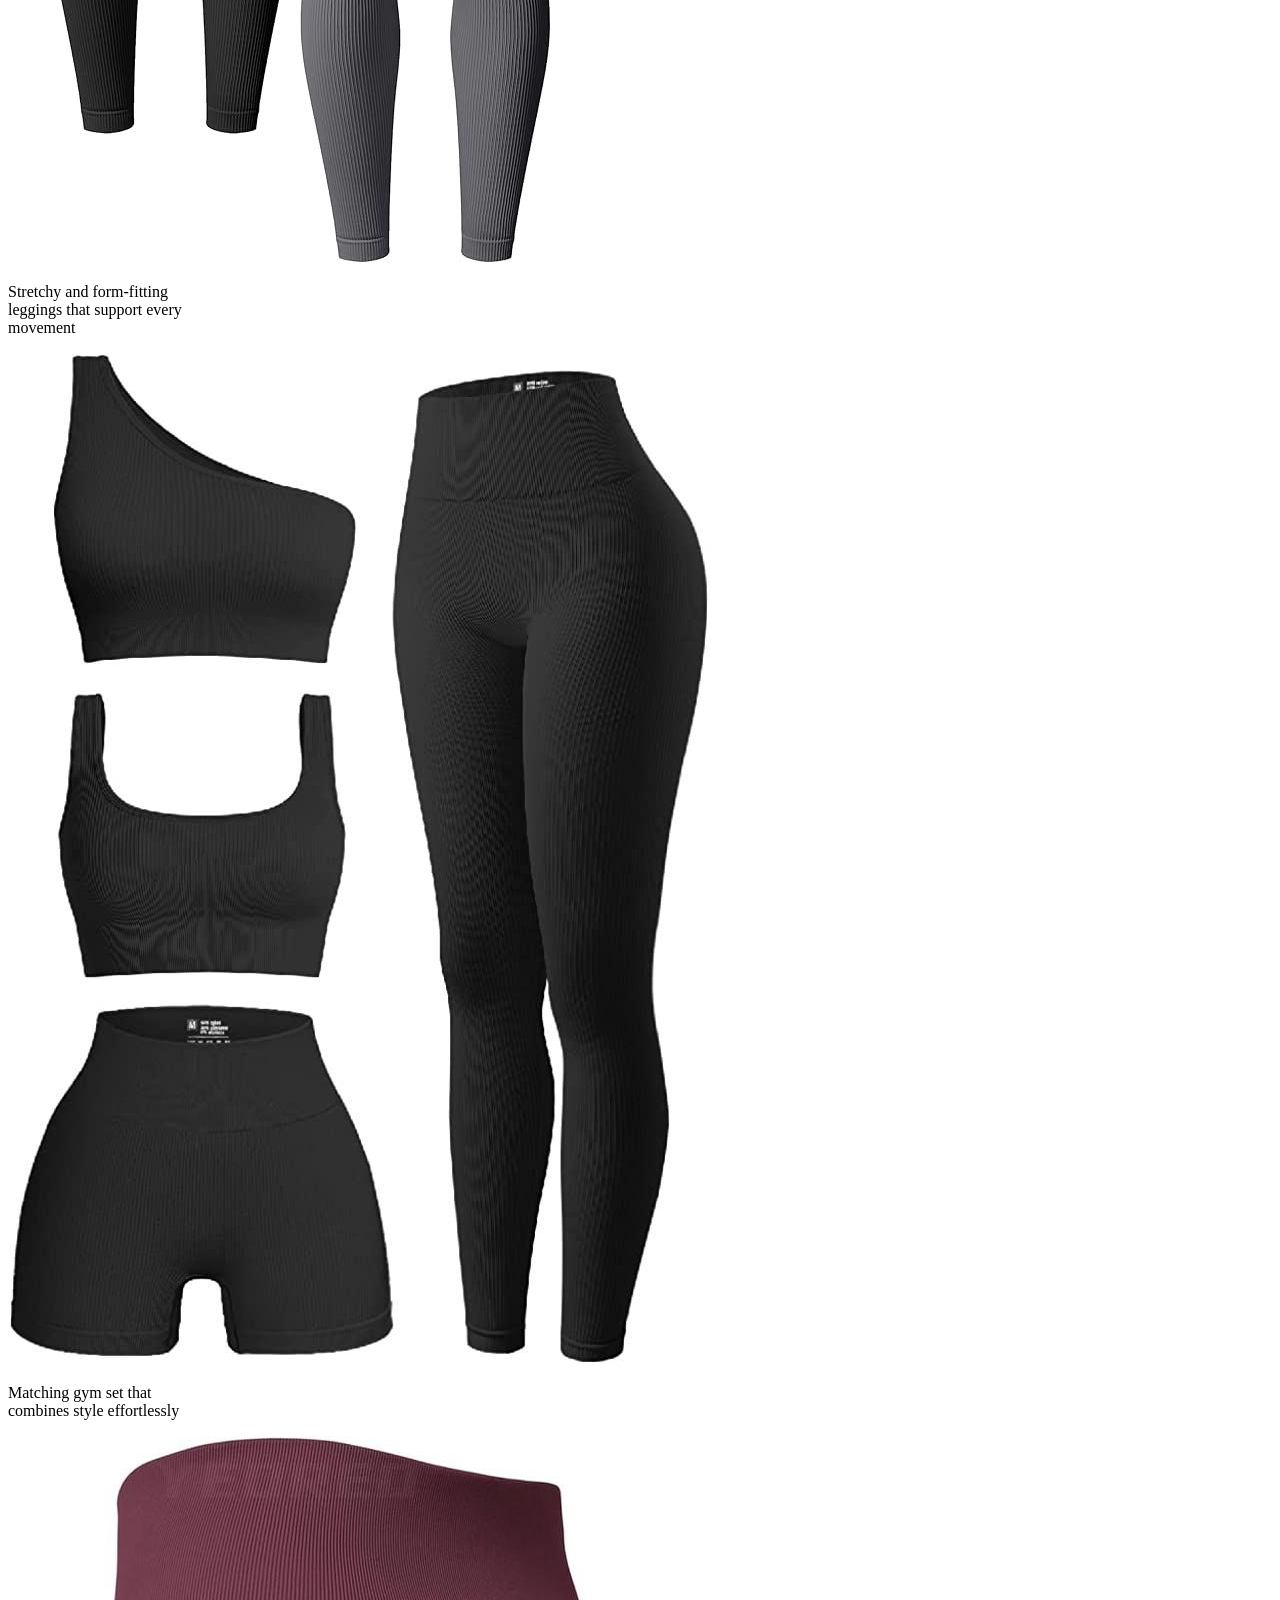
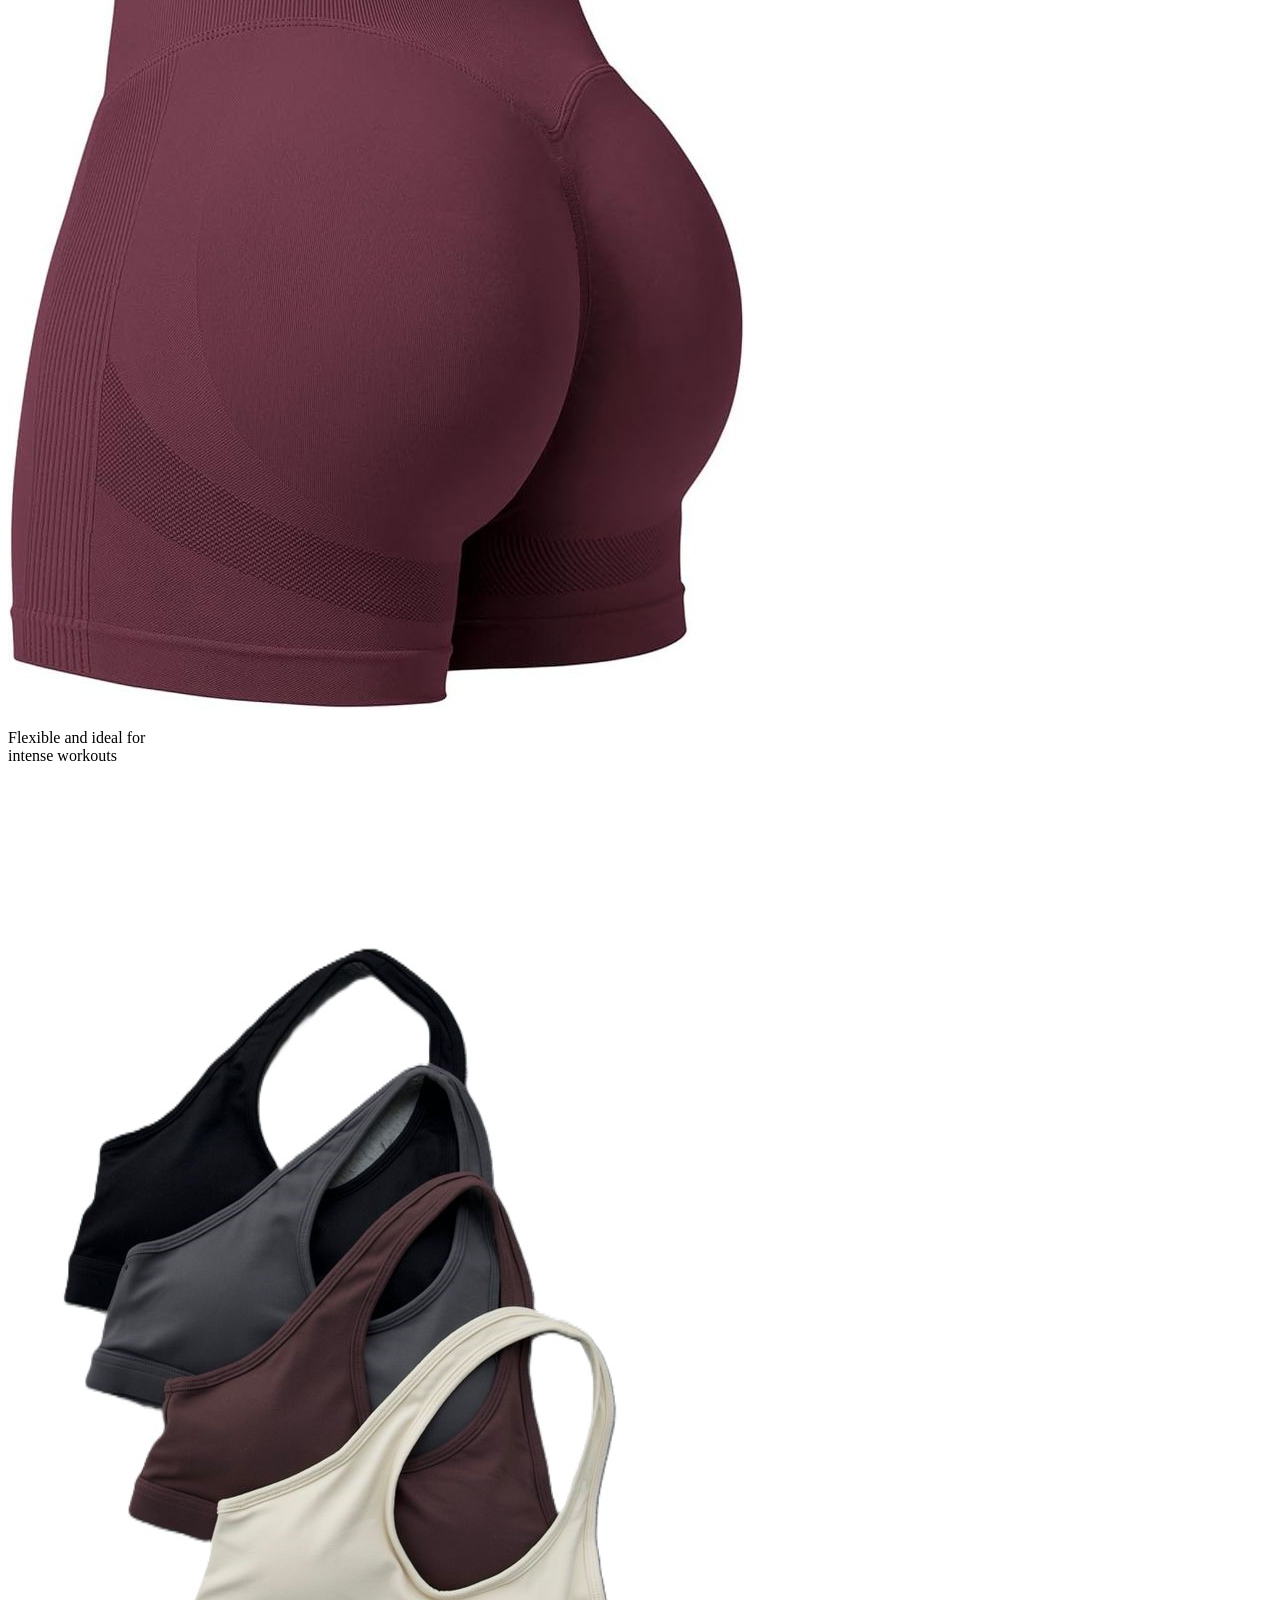
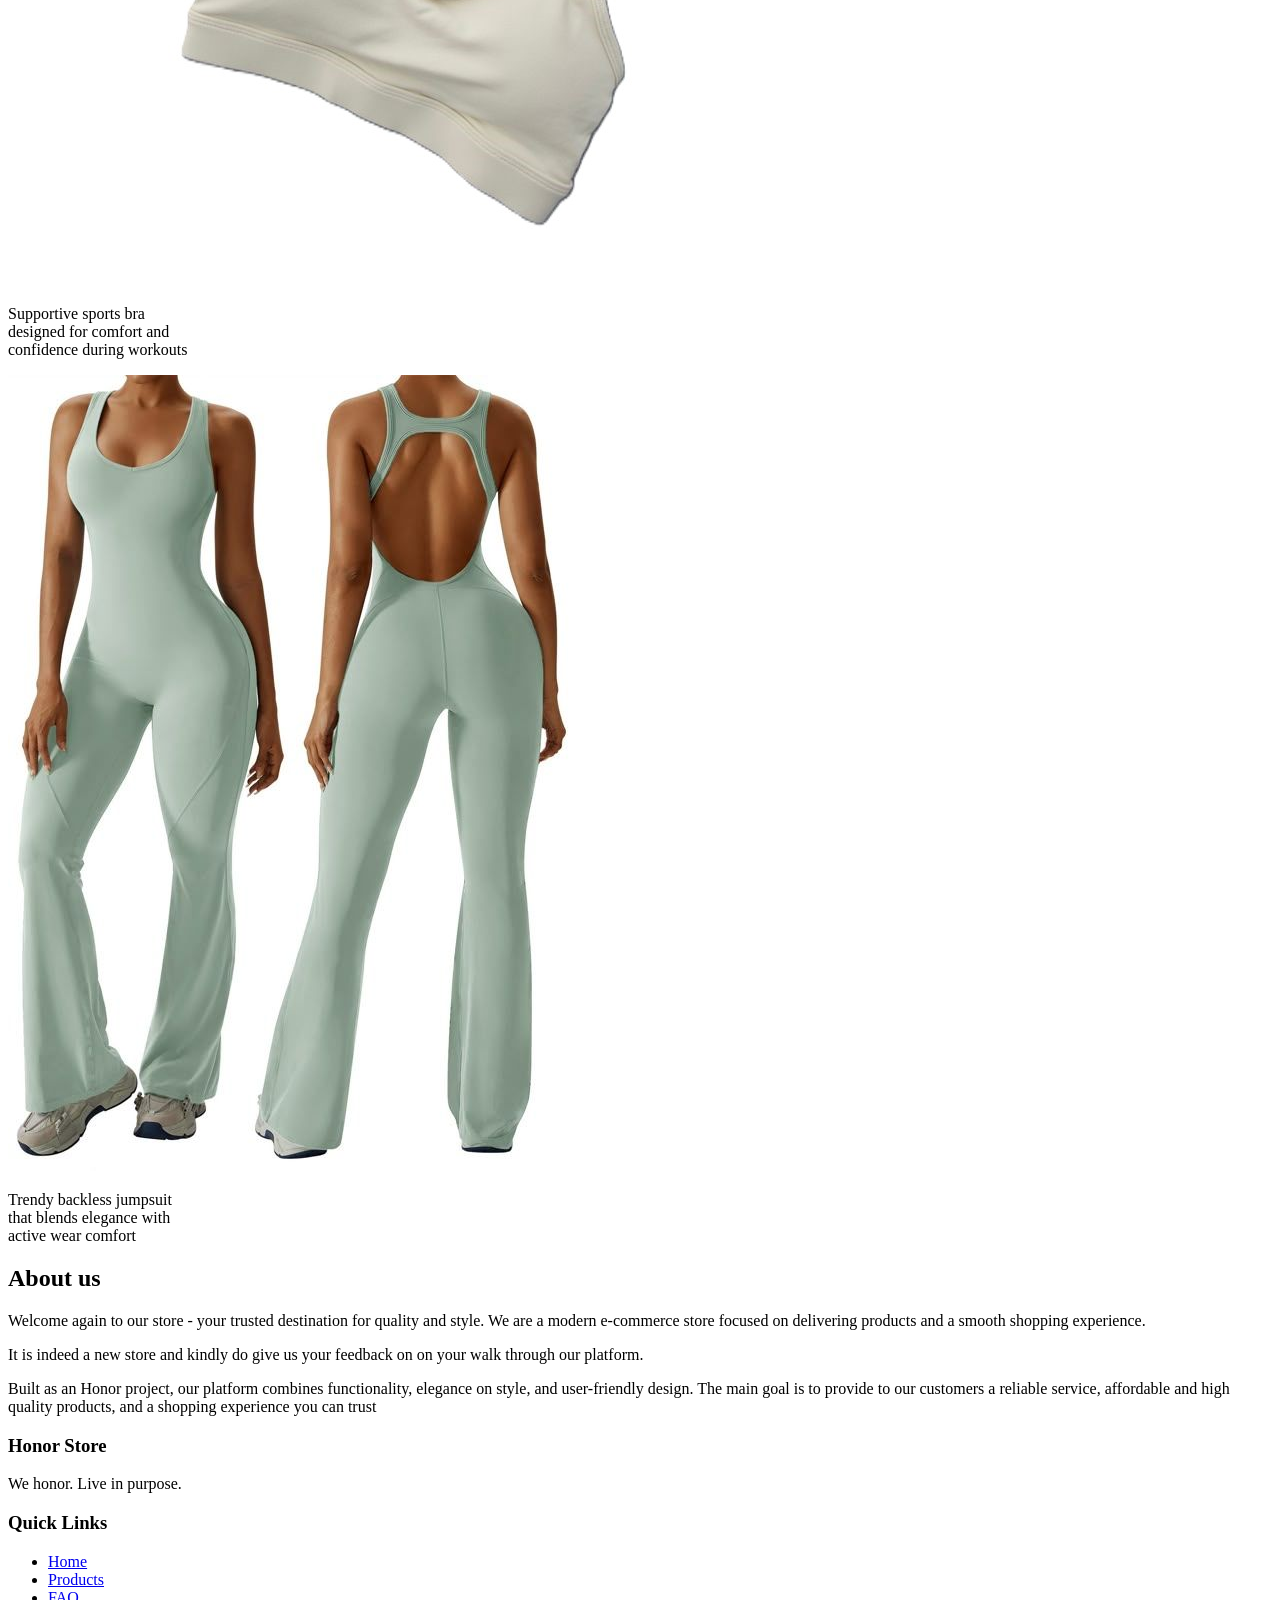
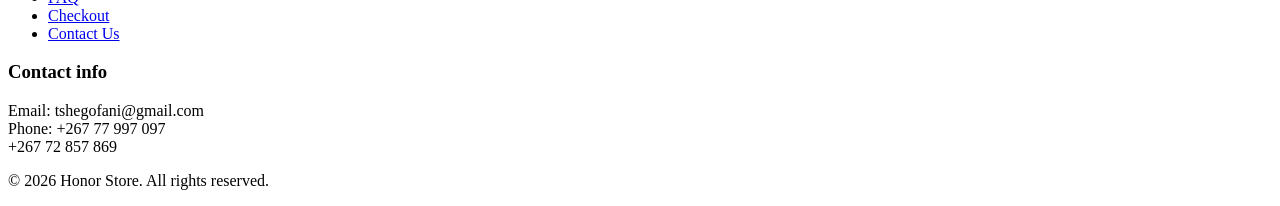
==== commit 3aaabfbe: "Add files via upload" ====
--- a/index.html
+++ b/index.html
@@ -4,7 +4,7 @@
     <meta charset="UTF-8">
     <meta name="viewport" content="width=device-width, initial-scale=1.0">
     <title>Honor Store</title>
-    <link rel="stylesheet" href="style1.css">
+    <link rel="stylesheet" href="css/style1.css">
 
 </head>
 <body>
@@ -159,4 +159,4 @@
   </script> 
 </body>
 
-</html>
+</html>
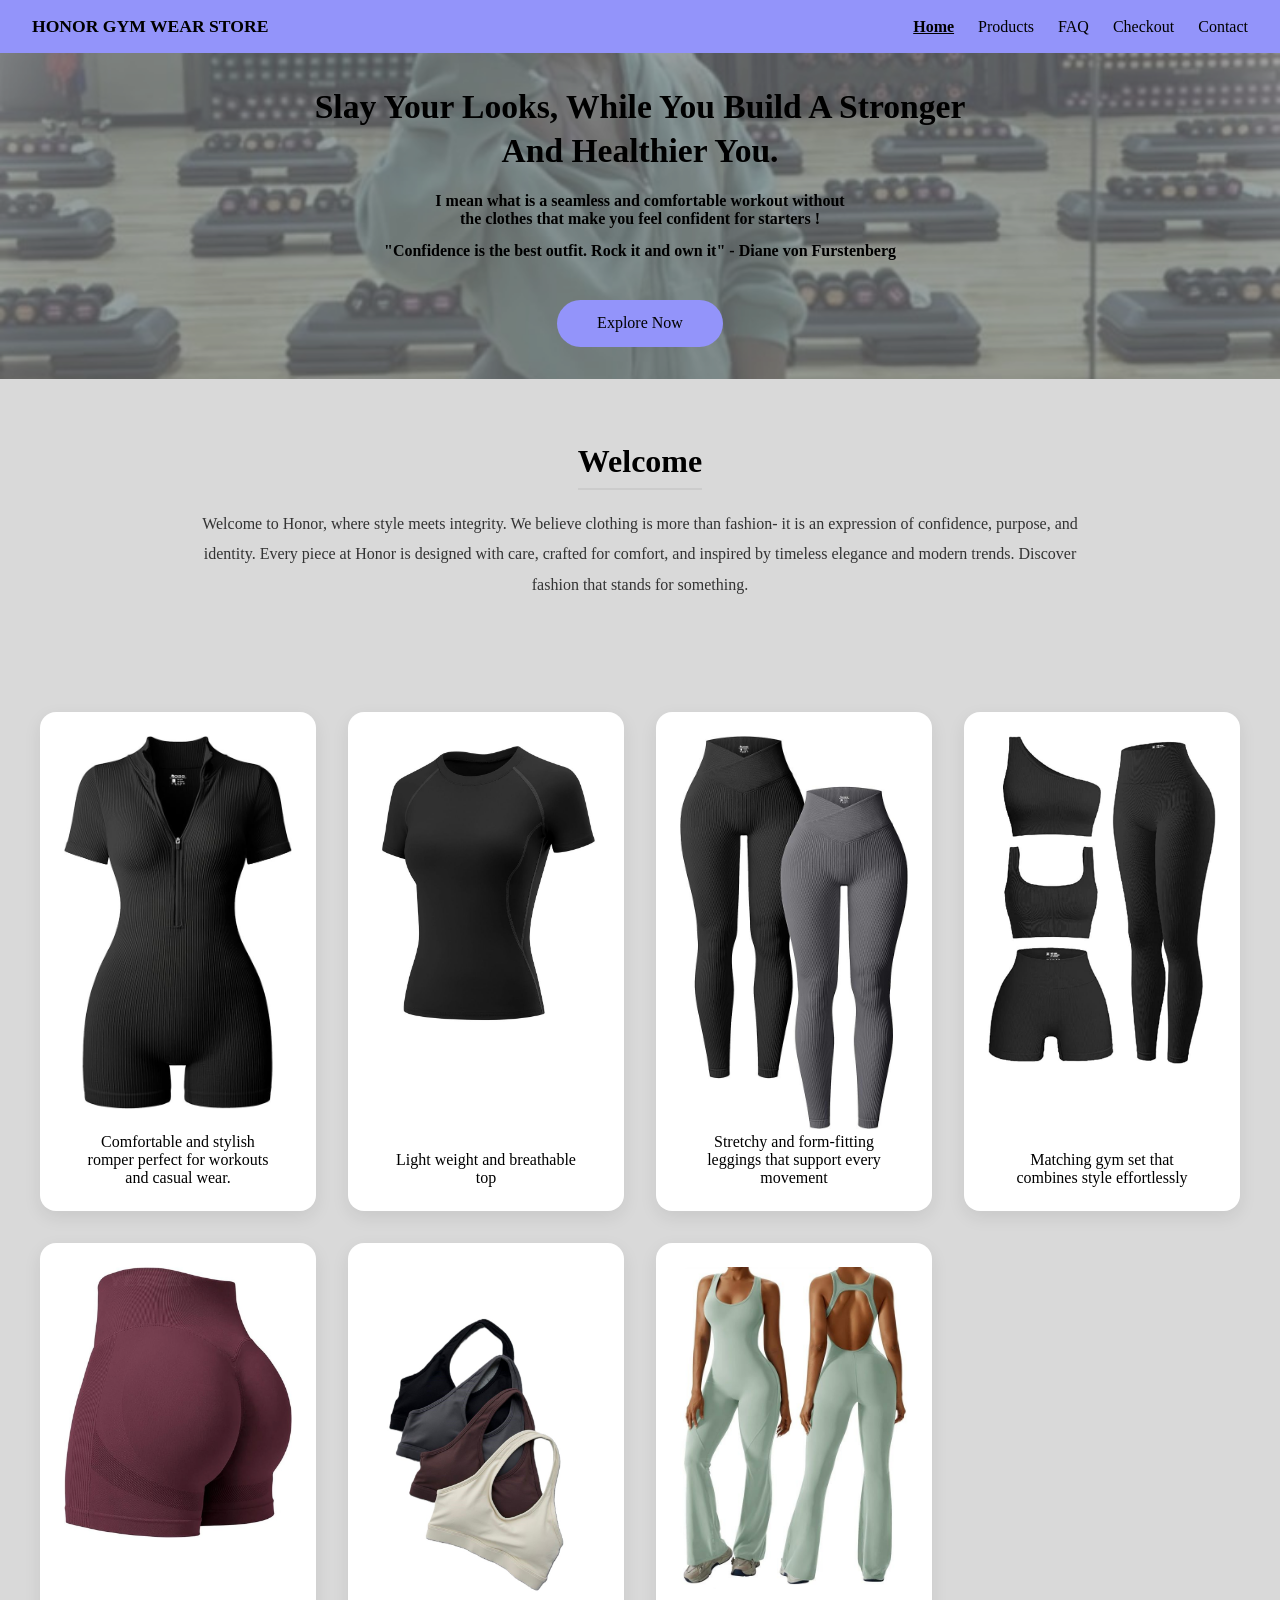
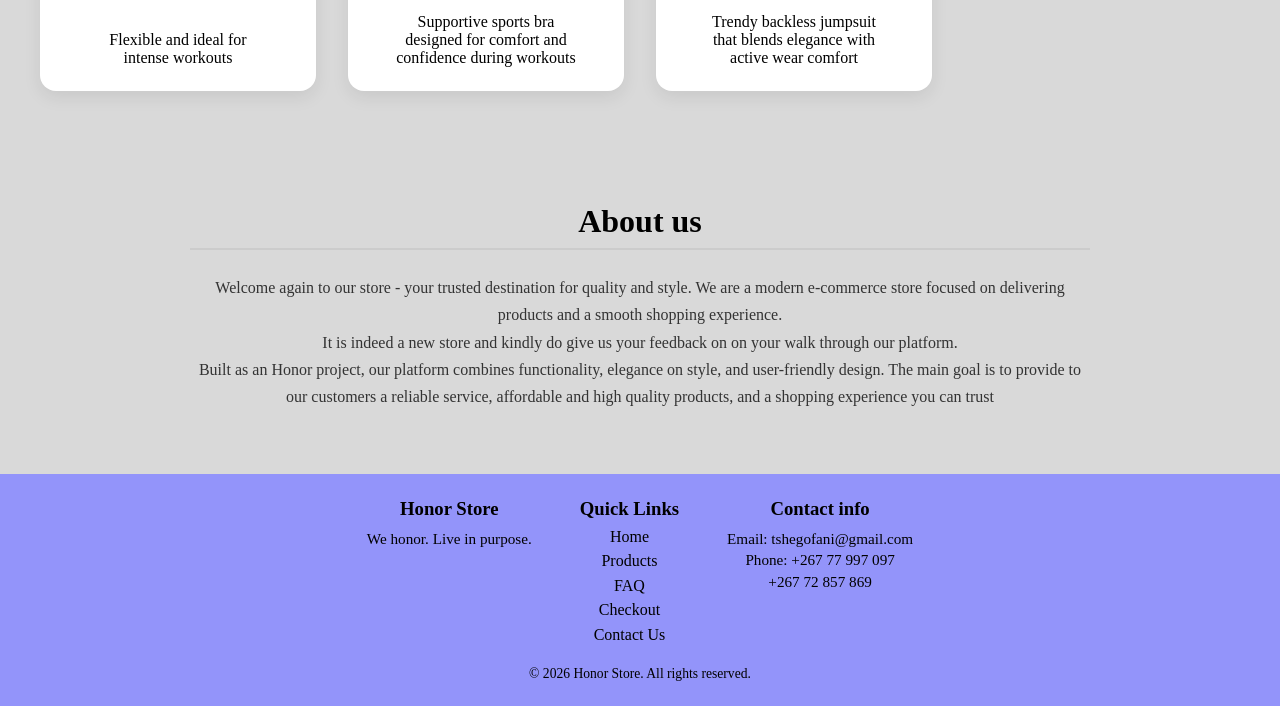
==== commit 0752e4e8: "Update index.html" ====
--- a/index.html
+++ b/index.html
@@ -149,14 +149,7 @@
             <p>&copy; 2026 Honor Store. All rights reserved.</p>
         </div>
     </footer>
-  <script>
-    const menuHamburger = document.querySelector(".menu-hamburger")
-        const navLinks = document.querySelector(".nav-links")
- 
-        menuHamburger.addEventListener('click',()=>{
-        navLinks.classList.toggle('active')
-        })
-  </script> 
+  
 </body>
 
-</html>+</html>
--- a/css/style1.css
+++ b/css/style1.css
@@ -0,0 +1,1033 @@
+* {
+    margin: 0;
+    padding: 0;
+    box-sizing: border-box;
+    text-decoration: none;
+    list-style: none;
+}
+
+body {
+    margin: 0;
+    padding: 0;
+    font-family: 'Times New Roman', Times, serif;
+}
+
+header { 
+    width: 100%;
+    height: auto; 
+    margin-bottom: 0;
+}
+
+
+.navbar {
+    display: flex;
+    justify-content: space-between;
+    align-items: center;
+    background:#9394fa;
+    padding: 1rem 2rem;
+}
+
+.navbar .logo {
+    text-decoration: none;
+    color: #000;
+    font-weight: bold;
+    font-size: 1.1rem;
+}
+
+.nav-links ul {
+    display: flex;
+    gap: 1.5rem;
+    list-style: none;
+}
+
+.nav-links ul li a {
+    text-decoration: none;
+    color: #000;
+    font-weight: 500;
+    transition: all 0.3s ease;
+}
+
+.nav-links ul li.active a {
+    font-weight: 600;
+    text-decoration: underline;
+}
+
+.nav-links ul li a:hover {
+    color: #555;
+    filter: blur(0.5px);
+}
+
+@media (max-width: 768px) {
+    .navbar {
+        flex-direction: column;
+        gap: 1rem;
+        text-align: center;
+    }
+
+    .nav-links ul {
+        flex-wrap: wrap;
+        justify-content: center;
+        gap: 1rem;
+    }
+}
+
+@media (max-width: 480px) {
+    .nav-links ul {
+        flex-direction: column;
+    }
+}
+
+
+.gesture {
+    margin-bottom: 0;
+    position: relative;
+    padding: 2rem 2rem;
+    text-align: center;
+    background-image: url(../images/background.jpg);
+    background-size: cover;
+    background-position: center;
+    background-repeat: no-repeat;
+    background-attachment: fixed;
+}
+
+.gesture::before {
+    content: "";
+    position: absolute;
+    inset: 0;
+    background: rgba(255, 255, 255, 0.322);
+    z-index: 0;
+}
+
+.gesture1,
+.wrapper {
+    position: relative;
+    z-index: 1;
+}
+
+.gesture1 h2 {
+    color: #000;
+    font-size: 2.1rem;
+    line-height: 1.3;
+    margin-bottom: 1.2rem;
+}
+
+.gesture1 h3 {
+    color: #000;
+    font-size: 1rem;
+    margin-bottom: 0.9rem;
+}
+
+
+.wrapper {
+    margin-top: 2.5rem;
+    display: flex;
+    justify-content: center;
+}
+
+.btn {
+    background: #9394fa;
+    color: #000;
+    border: none;
+    padding: 0.9rem 2.5rem;
+    border-radius: 30px;
+    font-size: 1rem;
+    cursor: pointer;
+    transition: all 0.3s ease;
+
+    
+    animation: bounce 2s infinite;
+}
+
+
+.btn:hover {
+    background: #ffffff;
+    filter: blur(0.6px);
+}
+
+
+@keyframes bounce {
+    0%, 20%, 50%, 80%, 100% {
+        transform: translateY(0);
+    }
+    40% {
+        transform: translateY(-6px);
+    }
+    60% {
+        transform: translateY(-3px);
+    }
+}
+
+
+@media (max-width: 768px) {
+    .gesture1 h2 {
+        font-size: 1.7rem;
+    }
+}
+
+@media (max-width: 480px) {
+    .gesture {
+        padding: 4rem 1.2rem;
+    }
+
+    .gesture1 h2 {
+        font-size: 1.4rem;
+    }
+
+    .btn {
+        width: 100%;
+        max-width: 280px;
+    }
+}
+
+.Welcome {
+    width: 100%;
+    background: #d9d9d9;       
+    padding: 4rem 2rem;
+}
+
+.Welcome h2 {
+    font-size: 2rem;
+    color: #000;
+    border-bottom: 2px solid #ccc;
+    padding-bottom: 0.5rem;
+    margin-bottom: 1.5rem;
+    
+    text-align: center;
+    margin-left: auto;
+    margin-right: auto;
+    width: fit-content;
+
+}
+
+.Welcome p {
+    max-width: 900px;
+    margin-left: auto;
+    margin-right: auto;
+    text-align: center;
+}
+
+
+.Welcome h2 {
+    font-size: 2rem;
+    color: #000;
+    margin-bottom: 1.2rem;
+    border-bottom: 2px solid #ccc;
+    padding-bottom: 0.5rem;
+}
+
+
+.Welcome p {
+    font-size: 1rem;
+    line-height: 1.9;
+    color: #333;
+}
+
+
+.about-us {
+    width: 100%;
+    background: #f2f2f2;         
+    padding: 4rem 2rem;
+}
+
+.about-us h2,
+.about-us p {
+    max-width: 1000px;
+    margin-left: auto;
+    margin-right: auto;
+    text-align: left;
+}
+
+.about-us h2 {
+    font-size: 2rem;
+    color: #000;
+    margin-bottom: 1.5rem;
+    border-bottom: 2px solid #ccc;
+    padding-bottom: 0.5rem;
+}
+
+.about-us p {
+    font-size: 1rem;
+    line-height: 1.7;
+    color: #333;
+}
+
+@media (max-width: 768px) {
+    .about-us h2 {
+        font-size: 1.6rem;
+        text-align: center;
+    }
+
+    .about-us p {
+        text-align: center;
+        font-size: 0.95rem;
+    }
+}
+
+
+
+.products-section {
+    background: #d9d9d9;
+    padding: 3rem 2rem;
+}
+
+.products-grid {
+    display: grid;
+    grid-template-columns: repeat(auto-fit, minmax(240px, 1fr));
+    gap: 2rem;
+    max-width: 1200px;
+    margin: 0 auto;
+}
+
+.product-card {
+    background: #ffffff;
+    padding: 1.5rem;
+    border-radius: 16px;
+    text-align: center;
+
+    display: flex;
+    flex-direction: column;
+    justify-content: space-between;
+
+    box-shadow: 0 6px 18px rgba(0,0,0,0.08);
+}
+
+
+.product-card img {
+    width: 100%;
+    /* height: 260px;          */
+    object-fit: cover;     
+    border-radius: 12px;
+}
+
+.product-card,
+.products > div,
+.row1 > div,
+.row2 > div {
+    transition: transform 0.3s ease, box-shadow 0.3s ease;
+}
+
+.product-card:hover,
+.products > div:hover,
+.row1 > div:hover,
+.row2 > div:hover {
+    transform: translateY(-8px);
+    box-shadow: 0 12px 30px rgba(0, 0, 0, 0.15);
+}
+
+
+.products-grid {
+    display: grid;
+    grid-template-columns: repeat(auto-fit, minmax(240px, 1fr));
+    gap: 2rem;
+}
+
+@media (max-width: 600px) {
+    .product-card img {
+        height: 220px;
+    }
+}
+
+
+.about-us {
+    width: 100%;
+    height: 100%;
+    background: #d9d9d9;  
+    margin-bottom: 0;      
+}
+
+
+.about-us h2,
+.about-us p {
+    max-width: 900px;
+    margin-left: auto;
+    margin-right: auto;
+}
+
+
+.about-us h2 {
+    font-size: 2rem;              
+    color: #000;
+    text-align: center;
+    margin-bottom: 1.5rem;
+}
+
+
+.about-us p {
+    font-size: 1rem;
+    line-height: 1.7;
+    color: #333;
+    text-align: center;           
+}
+
+.products-marquee-section {
+    width: 100%;
+    background: #d9d9d9; 
+}
+
+.products-marquee-container {
+    background: #ffffff;
+    border-radius: 20px;
+    padding: 2rem 0;
+    overflow: hidden; 
+    max-width: 100%;
+    margin-top: 30px;
+}
+
+.products-marquee-track {
+    display: flex;
+    gap: 3rem;
+
+    width: max-content;
+    animation: scroll-left 30s linear infinite;
+}
+
+.products-marquee-track img {
+    height: 260px;
+    object-fit: contain;
+    flex-shrink: 0;
+
+    transition: transform 0.3s ease;
+}
+
+
+.products-marquee-track img:hover {
+    transform: scale(1.05);
+}
+
+@keyframes scroll-left {
+    from {
+        transform: translateX(0);
+    }
+    to {
+        transform: translateX(-50%);
+    }
+}
+
+
+.products190 {
+    background: #d9d9d9;
+    margin-bottom: -40px;
+    margin-top: 40px;
+}
+
+section > h2 {
+    text-align: center;
+    font-size: 2rem;
+    margin-bottom: 2rem;
+    background: #d9d9d9;
+}
+
+
+.row1,
+.row2 {
+    display: grid;
+    grid-template-columns: repeat(4, 1fr);
+    gap: 2rem;
+    max-width: 1200px;
+    margin: 0 auto 2.5rem;
+}
+
+
+.row1 > div,
+.row2 > div {
+    background: #f2f2f2;             
+    padding: 1.5rem;
+    border-radius: 16px;
+    text-align: center;
+
+    display: flex;
+    flex-direction: column;
+    justify-content: space-between;
+
+    box-shadow: 0 6px 18px rgba(0,0,0,0.08);
+    transition: transform 0.3s ease, box-shadow 0.3s ease;
+}
+
+
+.row1 > div:hover,
+.row2 > div:hover {
+    transform: translateY(-8px);
+    box-shadow: 0 12px 30px rgba(0,0,0,0.15);
+}
+
+
+
+.row1 img,
+.row2 img {
+    width: 100%;
+    height: 220px;
+    object-fit: cover;
+    border-radius: 12px;
+    margin-bottom: 1rem;
+}
+
+
+.row1 h3,
+.row2 h3 {
+    font-size: 1.1rem;
+    margin: 0.5rem 0;
+}
+
+.row1 p,
+.row2 p {
+    font-size: 0.95rem;
+    margin-bottom: 1rem;
+}
+
+
+.row1 button,
+.row2 button {
+    background: #9394fa;
+    color: #000;
+    border: none;
+    padding: 0.6rem 1.5rem;
+    border-radius: 20px;
+    cursor: pointer;
+    transition: all 0.3s ease;
+}
+
+.row1 button:hover,
+.row2 button:hover {
+    background: #ffffff;
+    filter: blur(0.5px);
+}
+
+
+.row2 {
+    grid-template-columns: repeat(4, 1fr);
+}
+
+.row2 > div:nth-child(1) { grid-column: 1; }
+.row2 > div:nth-child(2) { grid-column: 2; }
+.row2 > div:nth-child(3) { grid-column: 3; }
+
+@media (max-width: 1024px) {
+    .row1,
+    .row2 {
+        grid-template-columns: repeat(2, 1fr);
+    }
+
+    .row2 > div {
+        grid-column: auto;
+    }
+}
+
+@media (max-width: 600px) {
+    .row1,
+    .row2 {
+        grid-template-columns: 1fr;
+    }
+}
+
+
+.faq-section {
+    width: 100%;
+    background: #d9d9d9; 
+    padding: 4rem 2rem;
+    text-align: center;
+}
+
+
+.faq-container {
+    max-width: 900px;
+    margin: 0 auto 3rem;
+}
+
+.faq-item {
+    background: #ffffff;
+    padding: 1.2rem;
+    border-radius: 12px;
+    margin-bottom: 1rem;
+    text-align: left;
+}
+
+.faq-item p {
+    margin-top: 0.5rem;
+    color: #333;
+}
+
+
+.honor-agent {
+    max-width: 700px;
+    margin: 0 auto;
+    background: #f2f2f2;
+    padding: 2rem;
+    border-radius: 16px;
+}
+
+.honor-agent h3 {
+    margin-bottom: 0.5rem;
+}
+
+.agent-subtitle {
+    font-size: 0.95rem;
+    color: #555;
+    margin-bottom: 1.5rem;
+}
+
+
+.chat-box {
+    background: #ffffff;
+    border-radius: 12px;
+    padding: 1rem;
+    height: 220px;
+    overflow-y: auto;
+    text-align: left;
+    margin-bottom: 1rem;
+}
+
+
+.agent-message,
+.user-message {
+    padding: 0.6rem 0.8rem;
+    border-radius: 8px;
+    margin-bottom: 0.6rem;
+    line-height: 1.4;
+}
+
+.agent-message {
+    background: #e6e6fa;
+}
+
+.user-message {
+    background: #d1d1ff;
+    text-align: right;
+}
+
+
+.chat-input {
+    display: flex;
+    gap: 0.5rem;
+}
+
+.chat-input input {
+    flex: 1;
+    padding: 0.6rem;
+    border-radius: 20px;
+    border: 1px solid #ccc;
+}
+
+.chat-input button {
+    padding: 0.6rem 1.2rem;
+    border-radius: 20px;
+    border: none;
+    cursor: pointer;
+    background: #9394fa;
+}
+
+
+body {
+    background-color: #d9d9d9;
+    display: flex;
+    flex-direction: column;
+    min-height: 100vh;
+
+}
+
+#cart-items{
+    list-style: none;
+    padding: 0;
+}
+
+.cart-box{
+    background: #dbd8d8;
+    padding: 15px;
+    margin-bottom: 10px;
+    border-radius: 10px;
+}
+
+.cart-box h4{
+    margin-bottom: 10px;
+}
+
+.cart-box button{
+    padding: 8px 15px;
+    border: none;
+    background: black;
+    color: white;
+    border-radius: 5px;
+    cursor: pointer;
+}
+
+#cart-total{
+    margin-top: 20px;
+    font-size: 22px;
+}
+
+/* SPACE BELOW NAVBAR */
+.checkout-container,
+.checkout-section {
+    margin-top: 10px;
+}
+
+/* CART + SUMMARY SECTION */
+.checkout-container {
+    display: flex;
+    justify-content: space-between;
+    gap: 30px;
+    padding: 40px;
+    flex-wrap: wrap;
+}
+
+/* CART ITEMS */
+.cart-section {
+    flex: 2;
+    background: #f5f5f5;
+    padding: 25px;
+    border-radius: 20px;
+    box-shadow: 0 4px 10px rgba(0,0,0,0.1);
+}
+
+.cart-section h2 {
+    margin-bottom: 20px;
+}
+
+/* CART BOX */
+.cart-box {
+    background: white;
+    border-radius: 15px;
+    padding: 20px;
+    margin-bottom: 20px;
+    display: flex;
+    justify-content: space-between;
+    align-items: center;
+    box-shadow: 0 2px 8px rgba(0,0,0,0.1);
+}
+
+.cart-box h4 {
+    margin-bottom: 10px;
+}
+
+.cart-box p {
+    margin: 5px 0;
+}
+
+/* REMOVE BUTTON */
+.cart-box button {
+    background: #ff5c5c;
+    color: white;
+    border: none;
+    padding: 10px 18px;
+    border-radius: 8px;
+    cursor: pointer;
+}
+
+.cart-box button:hover {
+    opacity: 0.9;
+}
+
+/* SUMMARY CALCULATOR BOX */
+.summary-box {
+    flex: 1;
+    background: #f5f5f5;
+    padding: 30px;
+    border-radius: 20px;
+    height: fit-content;
+    box-shadow: 0 4px 12px rgba(0,0,0,0.15);
+}
+
+.summary-box h2 {
+    margin-bottom: 20px;
+}
+
+.summary-box p {
+    display: flex;
+    justify-content: space-between;
+    margin: 15px 0;
+    font-size: 18px;
+}
+
+.summary-box hr {
+    margin: 20px 0;
+}
+
+/* CLEAR CART BUTTON */
+.clear-btn {
+    width: 100%;
+    padding: 14px;
+    border: none;
+    background: #8a86f3;
+    color: black;
+    border-radius: 30px;
+    cursor: pointer;
+    font-size: 16px;
+    margin-top: 15px;
+}
+
+.clear-btn:hover {
+    transform: scale(1.02);
+}
+
+   
+.checkout-section {
+    width: 100%;
+    background: #d9d9d9;              
+    padding: 4rem 2rem;
+    margin-bottom: -20px;
+
+    display: flex;
+    justify-content: center;
+    align-items: center;
+}
+
+
+.checkout-form {
+    background: #ffffff;
+    width: 100%;
+    max-width: 480px;
+    padding: 2.5rem;
+    border-radius: 18px;
+    margin-top: -40px;
+    box-shadow: 0 8px 25px rgba(0,0,0,0.1);
+}
+
+
+.checkout-form h2 {
+    text-align: center;
+    font-size: 2rem;
+    margin-bottom: 2rem;
+    border-bottom: 2px solid #ccc;
+    padding-bottom: 0.5rem;
+}
+
+
+.checkout-form label,
+.payment-label {
+    display: block;
+    font-weight: 500;
+    margin-bottom: 0.4rem;
+}
+
+
+.checkout-form input[type="text"],
+.checkout-form input[type="email"] {
+    width: 100%;
+    padding: 0.7rem;
+    margin-bottom: 1.4rem;
+
+    border-radius: 10px;
+    border: 1px solid #ccc;
+    font-size: 1rem;
+}
+
+
+.payment-options {
+    margin-bottom: 1.8rem;
+}
+
+.payment-options label {
+    display: block;
+    margin-bottom: 0.6rem;
+    cursor: pointer;
+}
+
+.payment-options input {
+    margin-right: 0.5rem;
+}
+
+
+.form-buttons {
+    display: flex;
+    justify-content: center;
+}
+
+.checkout-form button {
+    background: #9394fa;
+    color: #000;
+    border: none;
+
+    padding: 0.7rem 2.5rem;
+    border-radius: 25px;
+    cursor: pointer;
+
+    transition: all 0.3s ease;
+}
+
+.checkout-form button:hover {
+    background: #ffffff;
+    filter: blur(0.5px);
+}
+
+
+footer {
+    margin-top: auto;
+}
+
+
+@media (max-width: 600px) {
+    .checkout-form {
+        padding: 1.8rem;
+    }
+}
+
+
+
+body {
+    display: flex;
+    flex-direction: column;
+    min-height: 100vh;
+}
+
+
+.contact-section {
+    width: 100%;
+    background: #d9d9d9;              
+    padding: 4rem 2rem;
+
+    display: flex;
+    justify-content: center;          
+    align-items: center;           
+}
+
+
+.contact-form {
+    background: #ffffff;
+    width: 100%;
+    max-width: 480px;
+    padding: 2.5rem;
+    border-radius: 18px;
+
+    box-shadow: 0 8px 25px rgba(0,0,0,0.1);
+}
+
+
+.contact-form h2 {
+    text-align: center;
+    font-size: 2rem;
+    margin-bottom: 2rem;
+    border-bottom: 2px solid #ccc;
+    padding-bottom: 0.5rem;
+}
+
+
+.contact-form label {
+    display: block;
+    font-weight: 500;
+    margin-bottom: 0.4rem;
+}
+
+
+.contact-form input[type="text"],
+.contact-form input[type="email"],
+.contact-form textarea {
+    width: 100%;
+    padding: 0.7rem;
+    margin-bottom: 1.4rem;
+
+    border-radius: 10px;
+    border: 1px solid #ccc;
+    font-size: 1rem;
+}
+
+
+.contact-form textarea {
+    resize: vertical;
+    min-height: 120px;
+}
+
+
+.contact-form .form-buttons {
+    display: flex;
+    justify-content: space-between;
+    margin-top: 1rem;
+}
+
+.contact-form input[type="submit"],
+.contact-form input[type="reset"] {
+    background: #9394fa;
+    color: #000;
+    border: none;
+
+    padding: 0.7rem 2rem;
+    border-radius: 25px;
+    cursor: pointer;
+
+    transition: all 0.3s ease;
+}
+
+.contact-form input[type="submit"]:hover,
+.contact-form input[type="reset"]:hover {
+    background: #ffffff;
+    filter: blur(0.5px);
+}
+
+
+footer {
+    margin-top: auto;
+}
+
+
+@media (max-width: 600px) {
+    .contact-form {
+        padding: 1.8rem;
+    }
+
+    .contact-form .form-buttons {
+        flex-direction: column;
+        gap: 0.8rem;
+    }
+}
+
+
+
+.footer {
+    background: #9394fa;
+    color: #000;
+    padding: 1.5rem 1rem;
+    margin-top: 0;
+}
+
+.footer-container {
+    display: flex;
+    justify-content: center;
+    gap: 3rem;
+    flex-wrap: wrap;
+    text-align: center;
+}
+
+.footer-section h3 {
+    margin-bottom: 0.5rem;
+}
+
+.footer-section p {
+    font-size: 0.95rem;
+    line-height: 1.4;
+}
+
+.footer-section ul {
+    list-style: none;
+    padding: 0;
+}
+
+.footer-section ul li {
+    margin-bottom: 0.4rem;
+}
+
+.footer-section ul li a {
+    text-decoration: none;
+    color: #000;
+    transition: all 0.3s ease;
+}
+
+.footer-section ul li a:hover {
+    color: #555;
+    filter: blur(0.5px);
+}
+
+.footer-bottom {
+    text-align: center;
+    margin-top: 1rem;
+    font-size: 0.85rem;
+}
+
+@media (max-width: 768px) {
+    .footer-container {
+        flex-direction: column;
+        gap: 1.5rem;
+    }
+}
+
+
+
+
+
